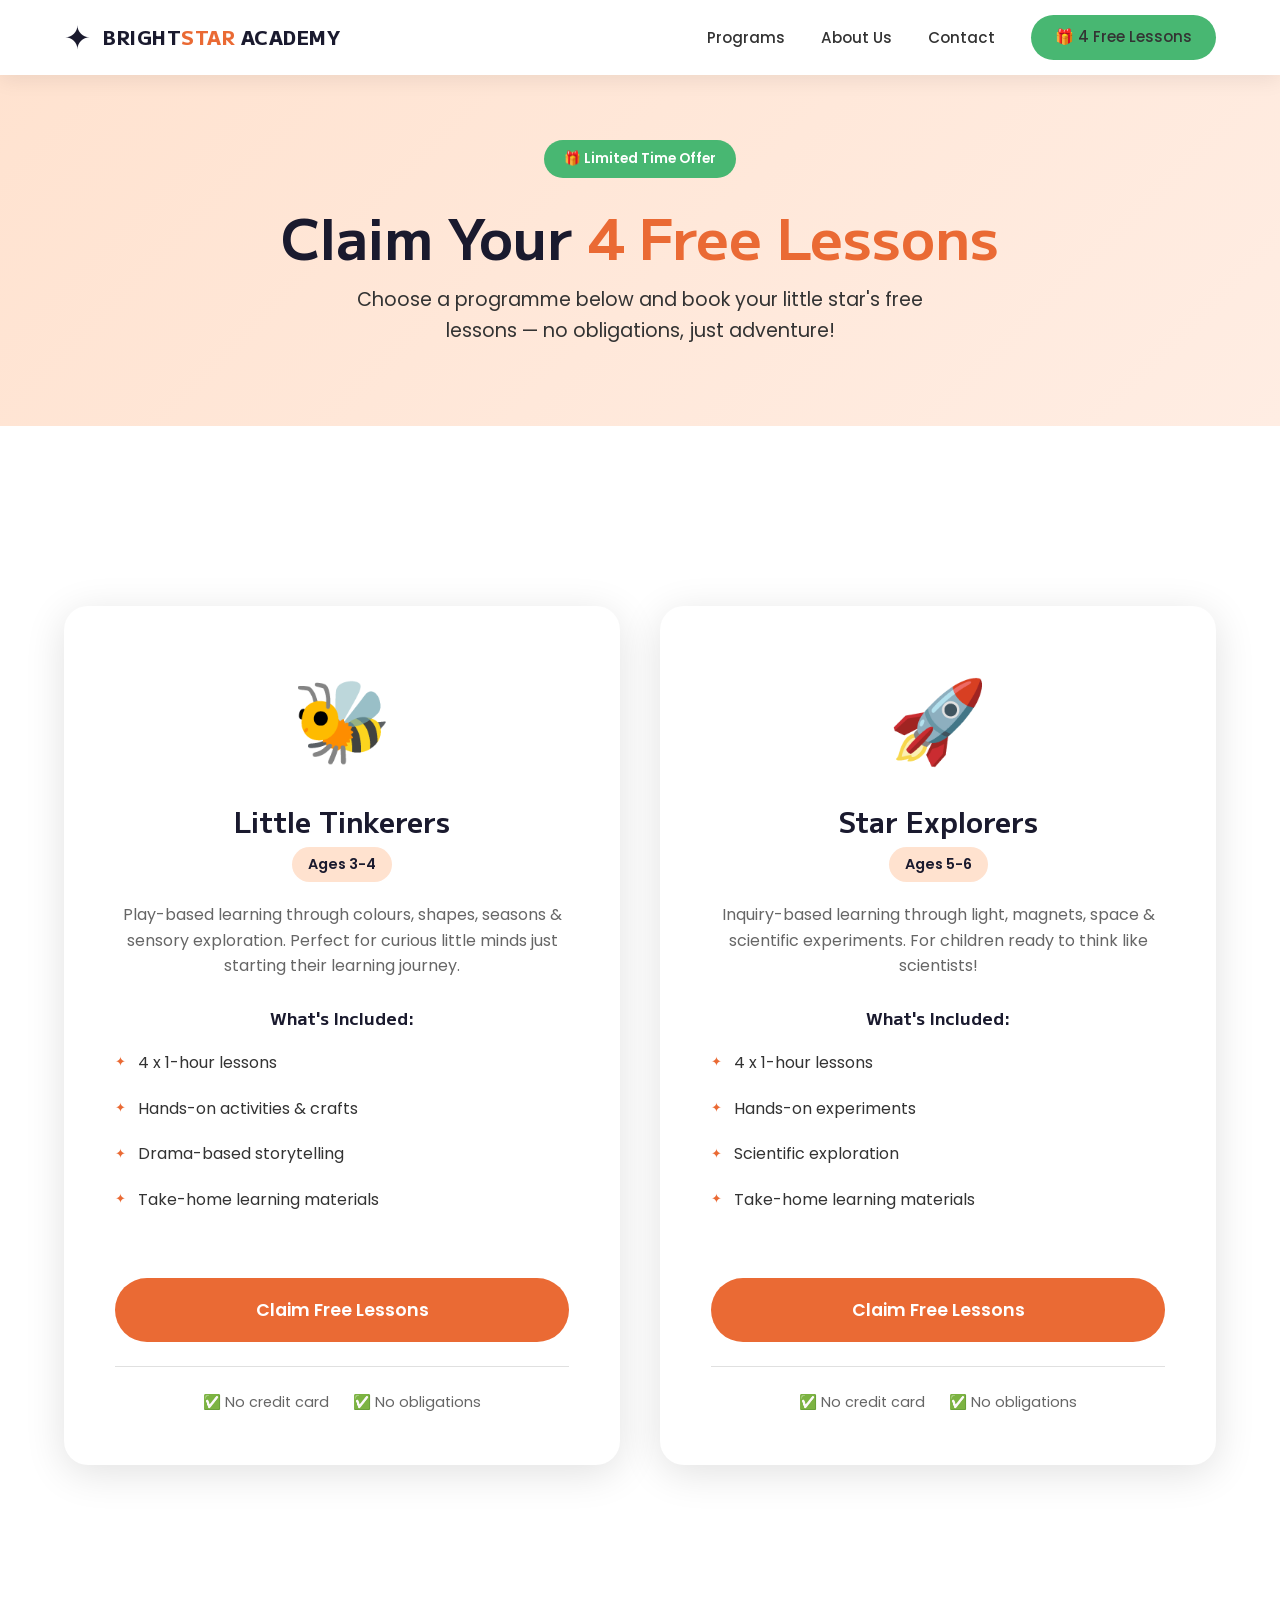
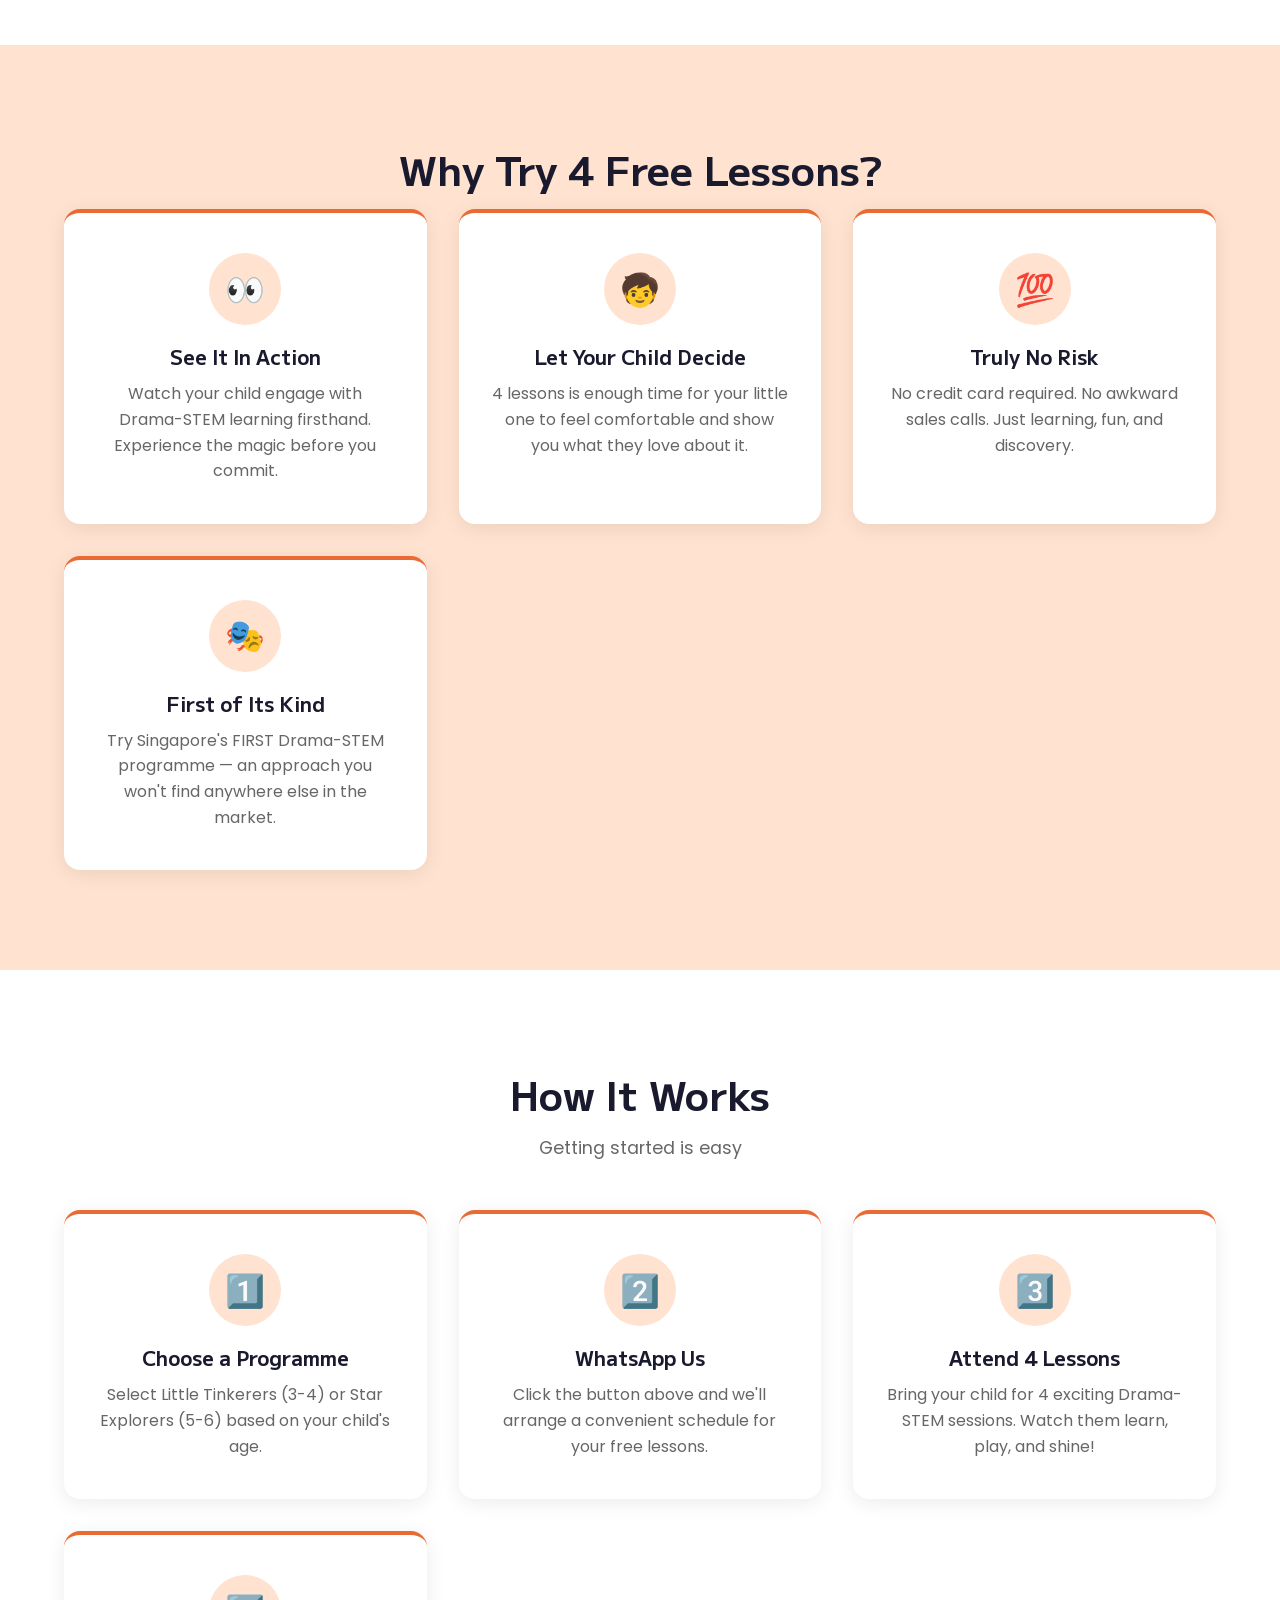
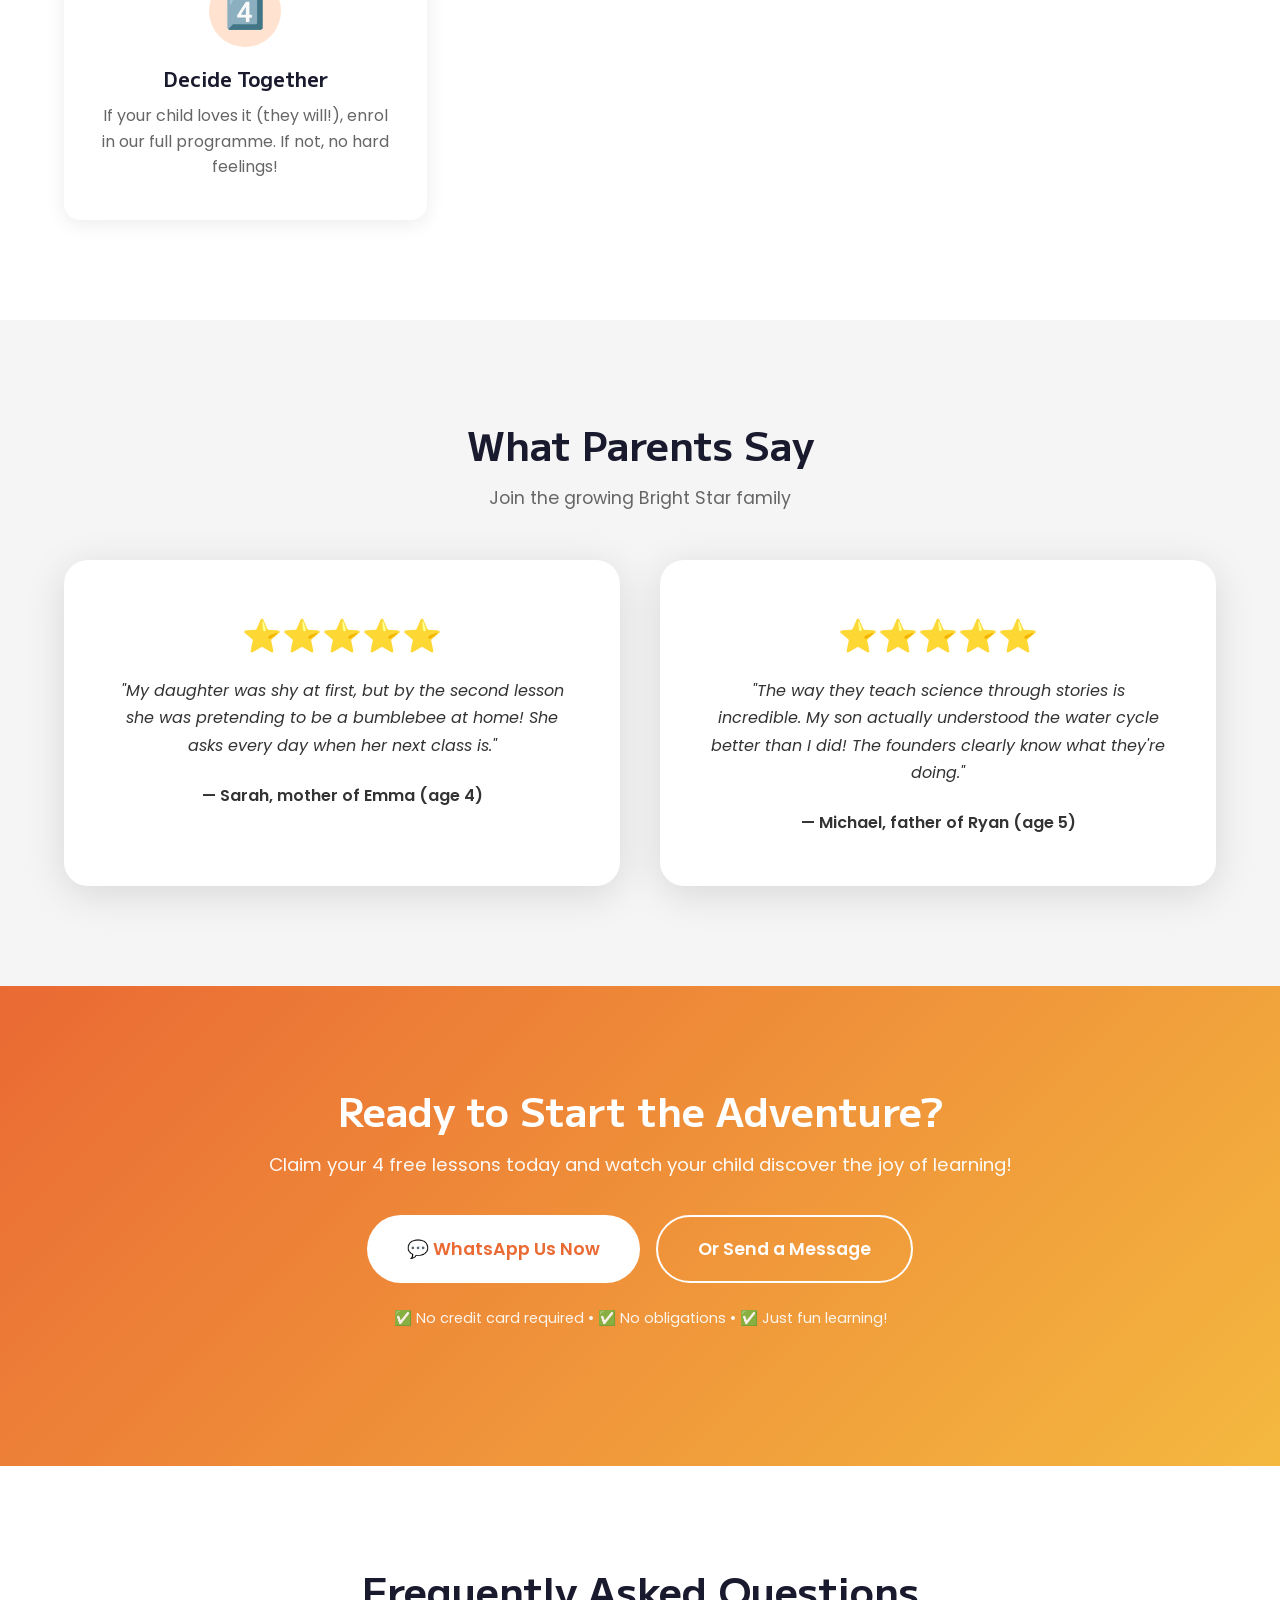
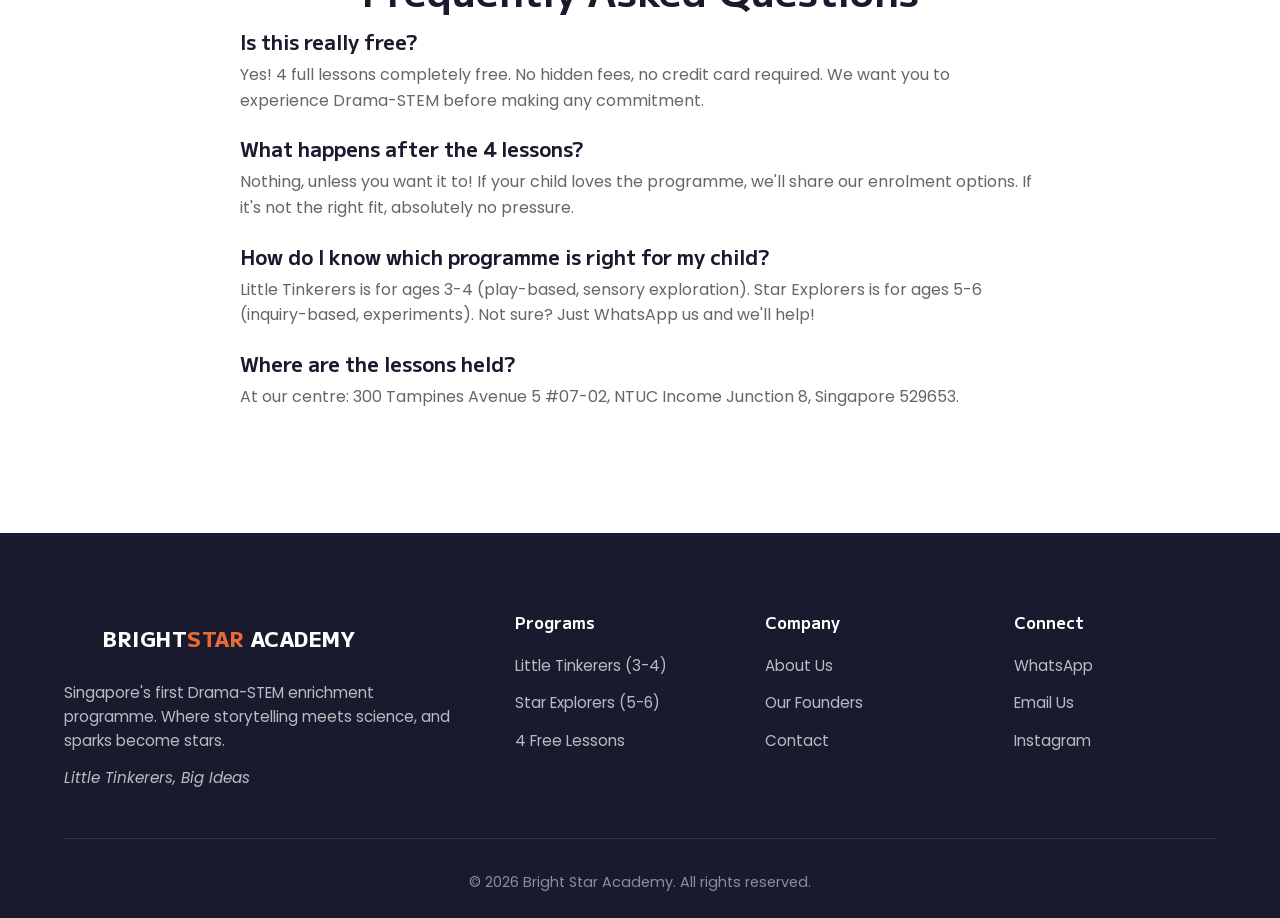
==== 4-free-lessons.html @ eaa4a17f "✨ Complete site rebuild with brand guidelines - Updated styles.css with BSA brand colors (peach prim" ====
<!DOCTYPE html>
<html lang="en">
<head>
    <meta charset="UTF-8">
    <meta name="viewport" content="width=device-width, initial-scale=1.0">
    <title>Claim 4 Free Lessons | Bright Star Academy</title>
    <meta name="description" content="Try Bright Star Academy's Drama-STEM programme with 4 free lessons. No obligations, no credit card required — just fun learning for your child!">
    <link rel="stylesheet" href="styles.css">
    <link rel="icon" type="image/svg+xml" href="data:image/svg+xml,<svg xmlns='http://www.w3.org/2000/svg' viewBox='0 0 100 100'><text y='.9em' font-size='90'>✦</text></svg>">
</head>
<body>
    <!-- Navigation -->
    <nav class="navbar">
        <div class="container nav-content">
            <a href="/" class="logo">
                <span class="logo-spark">✦</span>
                <span class="logo-text">BRIGHT<span class="highlight">STAR</span> ACADEMY</span>
            </a>
            <ul class="nav-links">
                <li><a href="programs.html">Programs</a></li>
                <li><a href="about.html">About Us</a></li>
                <li><a href="contact.html">Contact</a></li>
                <li><a href="4-free-lessons.html" class="btn btn-primary btn-small" style="background: var(--dastem-green);">🎁 4 Free Lessons</a></li>
            </ul>
            <button class="mobile-menu-btn" aria-label="Menu">☰</button>
        </div>
    </nav>

    <!-- Hero Section -->
    <section class="free-lessons-hero">
        <div class="container">
            <span class="hero-badge" style="background: var(--dastem-green);">🎁 Limited Time Offer</span>
            <h1>Claim Your <span class="highlight">4 Free Lessons</span></h1>
            <p>Choose a programme below and book your little star's free lessons — no obligations, just adventure!</p>
        </div>
    </section>

    <!-- Program Selection -->
    <section class="section section-light">
        <div class="container">
            <div class="program-select-cards">
                <!-- Little Tinkerers -->
                <div class="select-card">
                    <div class="program-icon">🐝</div>
                    <h3>Little Tinkerers</h3>
                    <span class="program-age">Ages 3-4</span>
                    <p>Play-based learning through colours, shapes, seasons & sensory exploration. Perfect for curious little minds just starting their learning journey.</p>
                    
                    <h5 style="margin-top: 20px; margin-bottom: 12px;">What's Included:</h5>
                    <ul class="program-features" style="text-align: left;">
                        <li>4 x 1-hour lessons</li>
                        <li>Hands-on activities & crafts</li>
                        <li>Drama-based storytelling</li>
                        <li>Take-home learning materials</li>
                    </ul>
                    
                    <a href="https://wa.me/6588888888?text=Hi!%20I'd%20like%20to%20claim%204%20free%20lessons%20for%20my%20child%20(ages%203-4)%20in%20the%20Little%20Tinkerers%20programme." class="btn btn-primary btn-large" style="width: 100%; margin-top: 24px;">
                        Claim Free Lessons
                    </a>
                    
                    <div class="trust-badges">
                        <span class="trust-badge">✅ No credit card</span>
                        <span class="trust-badge">✅ No obligations</span>
                    </div>
                </div>

                <!-- Star Explorers -->
                <div class="select-card">
                    <div class="program-icon">🚀</div>
                    <h3>Star Explorers</h3>
                    <span class="program-age">Ages 5-6</span>
                    <p>Inquiry-based learning through light, magnets, space & scientific experiments. For children ready to think like scientists!</p>
                    
                    <h5 style="margin-top: 20px; margin-bottom: 12px;">What's Included:</h5>
                    <ul class="program-features" style="text-align: left;">
                        <li>4 x 1-hour lessons</li>
                        <li>Hands-on experiments</li>
                        <li>Scientific exploration</li>
                        <li>Take-home learning materials</li>
                    </ul>
                    
                    <a href="https://wa.me/6588888888?text=Hi!%20I'd%20like%20to%20claim%204%20free%20lessons%20for%20my%20child%20(ages%205-6)%20in%20the%20Star%20Explorers%20programme." class="btn btn-primary btn-large" style="width: 100%; margin-top: 24px;">
                        Claim Free Lessons
                    </a>
                    
                    <div class="trust-badges">
                        <span class="trust-badge">✅ No credit card</span>
                        <span class="trust-badge">✅ No obligations</span>
                    </div>
                </div>
            </div>
        </div>
    </section>

    <!-- Why Try Section -->
    <section class="section section-peach">
        <div class="container">
            <h2 class="section-title">Why Try 4 Free Lessons?</h2>
            
            <div class="features-grid">
                <div class="feature-card">
                    <div class="feature-icon">👀</div>
                    <h4>See It In Action</h4>
                    <p>Watch your child engage with Drama-STEM learning firsthand. Experience the magic before you commit.</p>
                </div>
                <div class="feature-card">
                    <div class="feature-icon">🧒</div>
                    <h4>Let Your Child Decide</h4>
                    <p>4 lessons is enough time for your little one to feel comfortable and show you what they love about it.</p>
                </div>
                <div class="feature-card">
                    <div class="feature-icon">💯</div>
                    <h4>Truly No Risk</h4>
                    <p>No credit card required. No awkward sales calls. Just learning, fun, and discovery.</p>
                </div>
                <div class="feature-card">
                    <div class="feature-icon">🎭</div>
                    <h4>First of Its Kind</h4>
                    <p>Try Singapore's FIRST Drama-STEM programme — an approach you won't find anywhere else in the market.</p>
                </div>
            </div>
        </div>
    </section>

    <!-- How It Works -->
    <section class="section section-light">
        <div class="container">
            <h2 class="section-title">How It Works</h2>
            <p class="section-subtitle">Getting started is easy</p>
            
            <div class="features-grid">
                <div class="feature-card">
                    <div class="feature-icon">1️⃣</div>
                    <h4>Choose a Programme</h4>
                    <p>Select Little Tinkerers (3-4) or Star Explorers (5-6) based on your child's age.</p>
                </div>
                <div class="feature-card">
                    <div class="feature-icon">2️⃣</div>
                    <h4>WhatsApp Us</h4>
                    <p>Click the button above and we'll arrange a convenient schedule for your free lessons.</p>
                </div>
                <div class="feature-card">
                    <div class="feature-icon">3️⃣</div>
                    <h4>Attend 4 Lessons</h4>
                    <p>Bring your child for 4 exciting Drama-STEM sessions. Watch them learn, play, and shine!</p>
                </div>
                <div class="feature-card">
                    <div class="feature-icon">4️⃣</div>
                    <h4>Decide Together</h4>
                    <p>If your child loves it (they will!), enrol in our full programme. If not, no hard feelings!</p>
                </div>
            </div>
        </div>
    </section>

    <!-- Testimonials / Trust Section -->
    <section class="section section-gray">
        <div class="container">
            <h2 class="section-title">What Parents Say</h2>
            <p class="section-subtitle">Join the growing Bright Star family</p>
            
            <div class="program-cards">
                <div class="program-card" style="text-align: center;">
                    <div style="font-size: 2rem; margin-bottom: 16px;">⭐⭐⭐⭐⭐</div>
                    <p class="program-desc" style="font-style: italic;">"My daughter was shy at first, but by the second lesson she was pretending to be a bumblebee at home! She asks every day when her next class is."</p>
                    <p style="font-weight: 600; margin-top: 16px;">— Sarah, mother of Emma (age 4)</p>
                </div>
                
                <div class="program-card" style="text-align: center;">
                    <div style="font-size: 2rem; margin-bottom: 16px;">⭐⭐⭐⭐⭐</div>
                    <p class="program-desc" style="font-style: italic;">"The way they teach science through stories is incredible. My son actually understood the water cycle better than I did! The founders clearly know what they're doing."</p>
                    <p style="font-weight: 600; margin-top: 16px;">— Michael, father of Ryan (age 5)</p>
                </div>
            </div>
        </div>
    </section>

    <!-- Final CTA -->
    <section class="cta">
        <div class="container">
            <h2>Ready to Start the Adventure?</h2>
            <p>Claim your 4 free lessons today and watch your child discover the joy of learning!</p>
            <div style="display: flex; gap: 16px; justify-content: center; flex-wrap: wrap;">
                <a href="https://wa.me/6588888888?text=Hi!%20I'd%20like%20to%20claim%204%20free%20lessons%20for%20my%20child." class="btn btn-primary btn-large">💬 WhatsApp Us Now</a>
                <a href="contact.html" class="btn btn-secondary btn-large" style="background: transparent; color: white; border-color: white;">Or Send a Message</a>
            </div>
            <p style="margin-top: 24px; opacity: 0.9; font-size: 0.9rem;">✅ No credit card required • ✅ No obligations • ✅ Just fun learning!</p>
        </div>
    </section>

    <!-- FAQ Section -->
    <section class="section section-light">
        <div class="container">
            <h2 class="section-title">Frequently Asked Questions</h2>
            
            <div style="max-width: 800px; margin: 0 auto;">
                <div style="margin-bottom: 24px;">
                    <h4>Is this really free?</h4>
                    <p style="color: var(--text-light); margin-top: 8px;">Yes! 4 full lessons completely free. No hidden fees, no credit card required. We want you to experience Drama-STEM before making any commitment.</p>
                </div>
                
                <div style="margin-bottom: 24px;">
                    <h4>What happens after the 4 lessons?</h4>
                    <p style="color: var(--text-light); margin-top: 8px;">Nothing, unless you want it to! If your child loves the programme, we'll share our enrolment options. If it's not the right fit, absolutely no pressure.</p>
                </div>
                
                <div style="margin-bottom: 24px;">
                    <h4>How do I know which programme is right for my child?</h4>
                    <p style="color: var(--text-light); margin-top: 8px;">Little Tinkerers is for ages 3-4 (play-based, sensory exploration). Star Explorers is for ages 5-6 (inquiry-based, experiments). Not sure? Just WhatsApp us and we'll help!</p>
                </div>
                
                <div style="margin-bottom: 24px;">
                    <h4>Where are the lessons held?</h4>
                    <p style="color: var(--text-light); margin-top: 8px;">At our centre: 300 Tampines Avenue 5 #07-02, NTUC Income Junction 8, Singapore 529653.</p>
                </div>
            </div>
        </div>
    </section>

    <!-- Footer -->
    <footer class="footer">
        <div class="container">
            <div class="footer-grid">
                <div class="footer-brand">
                    <div class="logo">
                        <span class="logo-spark">✦</span>
                        <span class="logo-text">BRIGHT<span class="highlight">STAR</span> ACADEMY</span>
                    </div>
                    <p>Singapore's first Drama-STEM enrichment programme. Where storytelling meets science, and sparks become stars.</p>
                    <p style="margin-top: 12px;"><em>Little Tinkerers, Big Ideas</em></p>
                </div>
                <div class="footer-column">
                    <h5>Programs</h5>
                    <ul class="footer-links">
                        <li><a href="little-tinkerers.html">Little Tinkerers (3-4)</a></li>
                        <li><a href="star-explorers.html">Star Explorers (5-6)</a></li>
                        <li><a href="4-free-lessons.html">4 Free Lessons</a></li>
                    </ul>
                </div>
                <div class="footer-column">
                    <h5>Company</h5>
                    <ul class="footer-links">
                        <li><a href="about.html">About Us</a></li>
                        <li><a href="about.html#founders">Our Founders</a></li>
                        <li><a href="contact.html">Contact</a></li>
                    </ul>
                </div>
                <div class="footer-column">
                    <h5>Connect</h5>
                    <ul class="footer-links">
                        <li><a href="https://wa.me/6588888888">WhatsApp</a></li>
                        <li><a href="mailto:hello@brightstaracademy.com">Email Us</a></li>
                        <li><a href="https://instagram.com/brightstaracademy">Instagram</a></li>
                    </ul>
                </div>
            </div>
            <div class="footer-bottom">
                <p>&copy; 2026 Bright Star Academy. All rights reserved.</p>
            </div>
        </div>
    </footer>

    <script>
        document.querySelector('.mobile-menu-btn').addEventListener('click', function() {
            document.querySelector('.nav-links').classList.toggle('active');
        });
    </script>
</body>
</html>
---- styles.css ----
/* ===== Bright Star Academy Brand Styles ===== */
/* Brand Guidelines 2024 */

@import url('https://fonts.googleapis.com/css2?family=M+PLUS+1:wght@400;500;600;700;800&family=Poppins:wght@400;500;600;700&display=swap');

/* ===== CSS Variables - Brand Colors ===== */
:root {
    /* Primary */
    --primary: #FFE2CF;
    --primary-light: #FFEDE3;
    --primary-dark: #FFD6C0;
    
    /* DA:STEM Colors */
    --dastem-blue: #77A0F2;
    --dastem-yellow: #F4B83F;
    --dastem-green: #48B772;
    --dastem-purple: #DCA9F4;
    --dastem-pink: #F3D1DE;
    --dastem-orange: #EA6A34;
    
    /* DA:STEM Darker Set */
    --dastem-blue-dark: #6592E4;
    --dastem-yellow-dark: #EBA736;
    --dastem-green-dark: #39AB63;
    --dastem-purple-dark: #D2A0EE;
    --dastem-pink-dark: #E5BACC;
    --dastem-orange-dark: #D85123;
    
    /* DA:STEM Pastel Set */
    --dastem-blue-pastel: #BCD5FF;
    --dastem-yellow-pastel: #FDCD80;
    --dastem-green-pastel: #7FD498;
    --dastem-purple-pastel: #E0BCF4;
    --dastem-pink-pastel: #F6E2EA;
    --dastem-orange-pastel: #FFBBA7;
    
    /* Neutrals */
    --dark: #1A1A2E;
    --light: #FFFFFF;
    --gray: #F5F5F5;
    --text: #333333;
    --text-light: #666666;
    
    /* Effects */
    --shadow: 0 4px 20px rgba(0, 0, 0, 0.08);
    --shadow-lg: 0 8px 40px rgba(0, 0, 0, 0.12);
    --radius: 16px;
    --radius-sm: 8px;
    --radius-lg: 24px;
}

/* ===== Reset & Base ===== */
* {
    margin: 0;
    padding: 0;
    box-sizing: border-box;
}

html {
    scroll-behavior: smooth;
}

body {
    font-family: 'Poppins', sans-serif;
    color: var(--text);
    line-height: 1.6;
    background: var(--light);
}

.container {
    max-width: 1200px;
    margin: 0 auto;
    padding: 0 24px;
}

img {
    max-width: 100%;
    height: auto;
}

/* ===== Typography ===== */
h1, h2, h3, h4, h5, h6 {
    font-family: 'M PLUS 1', sans-serif;
    font-weight: 700;
    line-height: 1.2;
    color: var(--dark);
}

h1 { font-size: 3.5rem; }
h2 { font-size: 2.5rem; }
h3 { font-size: 1.75rem; }
h4 { font-size: 1.25rem; }
h5 { font-size: 1.1rem; }

p {
    font-family: 'Poppins', sans-serif;
    font-weight: 400;
}

.highlight {
    color: var(--dastem-orange);
}

.highlight-blue { color: var(--dastem-blue); }
.highlight-yellow { color: var(--dastem-yellow); }
.highlight-green { color: var(--dastem-green); }
.highlight-purple { color: var(--dastem-purple); }
.highlight-pink { color: var(--dastem-pink); }
.highlight-orange { color: var(--dastem-orange); }

.section-title {
    text-align: center;
    margin-bottom: 16px;
}

.section-subtitle {
    text-align: center;
    color: var(--text-light);
    margin-bottom: 48px;
    font-size: 1.1rem;
    max-width: 600px;
    margin-left: auto;
    margin-right: auto;
}

/* ===== Buttons ===== */
.btn {
    display: inline-flex;
    align-items: center;
    justify-content: center;
    gap: 8px;
    padding: 14px 32px;
    border-radius: 50px;
    font-family: 'Poppins', sans-serif;
    font-weight: 600;
    text-decoration: none;
    transition: all 0.3s ease;
    cursor: pointer;
    border: none;
    font-size: 1rem;
}

.btn-primary {
    background: var(--dastem-orange);
    color: var(--light);
}

.btn-primary:hover {
    background: var(--dastem-orange-dark);
    transform: translateY(-2px);
    box-shadow: var(--shadow);
}

.btn-secondary {
    background: transparent;
    color: var(--dastem-orange);
    border: 2px solid var(--dastem-orange);
}

.btn-secondary:hover {
    background: var(--dastem-orange);
    color: var(--light);
}

.btn-outline {
    background: transparent;
    color: var(--dark);
    border: 2px solid var(--dark);
}

.btn-outline:hover {
    background: var(--dark);
    color: var(--light);
}

.btn-large {
    padding: 18px 40px;
    font-size: 1.1rem;
}

.btn-small {
    padding: 10px 20px;
    font-size: 0.9rem;
}

.btn-whatsapp {
    background: #25D366;
    color: var(--light);
}

.btn-whatsapp:hover {
    background: #128C7E;
}

/* ===== Navigation ===== */
.navbar {
    position: fixed;
    top: 0;
    left: 0;
    right: 0;
    background: var(--light);
    box-shadow: var(--shadow);
    z-index: 1000;
    padding: 12px 0;
}

.nav-content {
    display: flex;
    align-items: center;
    justify-content: space-between;
}

.logo {
    display: flex;
    align-items: center;
    gap: 12px;
    text-decoration: none;
    color: var(--dark);
}

.logo-icon {
    width: 48px;
    height: 48px;
}

.logo-icon svg {
    width: 100%;
    height: 100%;
}

.logo-spark {
    font-size: 2rem;
    display: flex;
    align-items: center;
}

.logo-text {
    font-family: 'M PLUS 1', sans-serif;
    font-weight: 800;
    font-size: 1.2rem;
    letter-spacing: 0.5px;
}

.nav-links {
    display: flex;
    align-items: center;
    gap: 36px;
    list-style: none;
}

.nav-links a {
    text-decoration: none;
    color: var(--text);
    font-weight: 500;
    transition: color 0.3s ease;
    font-size: 0.95rem;
}

.nav-links a:hover {
    color: var(--dastem-orange);
}

.nav-links .btn {
    padding: 10px 24px;
}

.mobile-menu-btn {
    display: none;
    background: none;
    border: none;
    font-size: 1.5rem;
    cursor: pointer;
    color: var(--dark);
}

/* ===== Hero Section ===== */
.hero {
    background: var(--primary);
    padding: 140px 0 100px;
    min-height: 90vh;
    display: flex;
    align-items: center;
    position: relative;
    overflow: hidden;
}

.hero::before {
    content: '';
    position: absolute;
    top: -50%;
    right: -20%;
    width: 60%;
    height: 150%;
    background: linear-gradient(135deg, var(--primary-light) 0%, transparent 50%);
    border-radius: 50%;
    z-index: 0;
}

.hero-content {
    position: relative;
    z-index: 1;
    max-width: 700px;
}

.hero h1 {
    margin-bottom: 24px;
    color: var(--dark);
}

.hero-subtitle {
    font-size: 1.2rem;
    color: var(--text);
    margin-bottom: 40px;
    line-height: 1.8;
}

.hero-buttons {
    display: flex;
    gap: 16px;
    flex-wrap: wrap;
}

.hero-badge {
    display: inline-block;
    background: var(--dastem-orange);
    color: var(--light);
    padding: 8px 20px;
    border-radius: 50px;
    font-size: 0.85rem;
    font-weight: 600;
    margin-bottom: 24px;
}

/* ===== Sections ===== */
.section {
    padding: 100px 0;
}

.section-light {
    background: var(--light);
}

.section-gray {
    background: var(--gray);
}

.section-peach {
    background: var(--primary);
}

.section-gradient {
    background: linear-gradient(135deg, var(--primary) 0%, var(--primary-light) 100%);
}

/* ===== Programs Section ===== */
.programs {
    padding: 100px 0;
    background: var(--light);
}

.program-cards {
    display: grid;
    grid-template-columns: repeat(auto-fit, minmax(380px, 1fr));
    gap: 40px;
}

.program-card {
    background: var(--light);
    border-radius: var(--radius-lg);
    padding: 48px;
    box-shadow: var(--shadow-lg);
    transition: all 0.3s ease;
    border: 2px solid transparent;
    position: relative;
    overflow: hidden;
}

.program-card::before {
    content: '';
    position: absolute;
    top: 0;
    left: 0;
    right: 0;
    height: 6px;
}

.program-card.tinkerers::before {
    background: linear-gradient(90deg, var(--dastem-yellow), var(--dastem-orange));
}

.program-card.explorers::before {
    background: linear-gradient(90deg, var(--dastem-blue), var(--dastem-purple));
}

.program-card:hover {
    transform: translateY(-8px);
    border-color: var(--primary);
}

.program-icon {
    font-size: 4rem;
    margin-bottom: 20px;
}

.program-card h3 {
    margin-bottom: 8px;
}

.program-age {
    display: inline-block;
    background: var(--primary);
    color: var(--dark);
    padding: 6px 16px;
    border-radius: 50px;
    font-weight: 600;
    font-size: 0.9rem;
    margin-bottom: 20px;
}

.program-tagline {
    color: var(--text-light);
    font-style: italic;
    margin-bottom: 16px;
}

.program-desc {
    color: var(--text);
    margin-bottom: 24px;
    line-height: 1.7;
}

.program-features {
    list-style: none;
    margin-bottom: 32px;
}

.program-features li {
    padding: 10px 0;
    color: var(--text);
    display: flex;
    align-items: center;
    gap: 12px;
}

.program-features li::before {
    content: '✦';
    color: var(--dastem-orange);
    font-size: 0.8rem;
}

/* ===== About / Founders Section ===== */
.founders {
    padding: 100px 0;
    background: var(--gray);
}

.founder-grid {
    display: grid;
    grid-template-columns: repeat(auto-fit, minmax(350px, 1fr));
    gap: 48px;
}

.founder-card {
    background: var(--light);
    border-radius: var(--radius-lg);
    padding: 40px;
    text-align: center;
    box-shadow: var(--shadow);
}

.founder-image {
    width: 160px;
    height: 160px;
    border-radius: 50%;
    background: var(--primary);
    margin: 0 auto 24px;
    display: flex;
    align-items: center;
    justify-content: center;
    font-size: 4rem;
    overflow: hidden;
}

.founder-image img {
    width: 100%;
    height: 100%;
    object-fit: cover;
}

.founder-card h4 {
    margin-bottom: 8px;
}

.founder-title {
    color: var(--dastem-orange);
    font-weight: 600;
    margin-bottom: 16px;
}

.founder-credentials {
    font-size: 0.9rem;
    color: var(--text-light);
    margin-bottom: 16px;
    line-height: 1.6;
}

.founder-bio {
    color: var(--text);
    line-height: 1.7;
}

/* ===== Core Values ===== */
.values-grid {
    display: grid;
    grid-template-columns: repeat(auto-fit, minmax(200px, 1fr));
    gap: 24px;
}

.value-card {
    background: var(--light);
    padding: 32px 24px;
    border-radius: var(--radius);
    text-align: center;
    box-shadow: var(--shadow);
    transition: transform 0.3s ease;
}

.value-card:hover {
    transform: translateY(-4px);
}

.value-icon {
    font-size: 2.5rem;
    margin-bottom: 16px;
}

.value-card h5 {
    margin-bottom: 8px;
    color: var(--dark);
}

.value-card p {
    color: var(--text-light);
    font-size: 0.9rem;
}

/* ===== Why Us / Features ===== */
.features-grid {
    display: grid;
    grid-template-columns: repeat(auto-fit, minmax(280px, 1fr));
    gap: 32px;
}

.feature-card {
    background: var(--light);
    padding: 40px 32px;
    border-radius: var(--radius);
    text-align: center;
    box-shadow: var(--shadow);
    border-top: 4px solid var(--dastem-orange);
}

.feature-icon {
    width: 72px;
    height: 72px;
    background: var(--primary);
    border-radius: 50%;
    display: flex;
    align-items: center;
    justify-content: center;
    margin: 0 auto 20px;
    font-size: 2rem;
}

.feature-card h4 {
    margin-bottom: 12px;
}

.feature-card p {
    color: var(--text-light);
    line-height: 1.6;
}

/* ===== Modules Grid ===== */
.modules-grid {
    display: grid;
    grid-template-columns: repeat(auto-fit, minmax(300px, 1fr));
    gap: 24px;
}

.module-card {
    background: var(--light);
    border-radius: var(--radius);
    padding: 28px;
    box-shadow: var(--shadow);
    display: flex;
    gap: 20px;
    align-items: flex-start;
    transition: transform 0.3s ease;
}

.module-card:hover {
    transform: translateY(-4px);
}

.module-number {
    width: 48px;
    height: 48px;
    background: var(--dastem-orange);
    color: var(--light);
    border-radius: 50%;
    display: flex;
    align-items: center;
    justify-content: center;
    font-weight: 700;
    font-size: 1.2rem;
    flex-shrink: 0;
}

.module-content h5 {
    margin-bottom: 8px;
    color: var(--dark);
}

.module-content p {
    color: var(--text-light);
    font-size: 0.9rem;
    line-height: 1.5;
}

/* ===== CTA Section ===== */
.cta {
    padding: 100px 0;
    background: linear-gradient(135deg, var(--dastem-orange) 0%, var(--dastem-yellow) 100%);
    text-align: center;
}

.cta h2 {
    color: var(--light);
    margin-bottom: 16px;
}

.cta p {
    color: var(--light);
    opacity: 0.95;
    margin-bottom: 36px;
    font-size: 1.15rem;
}

.cta .btn-primary {
    background: var(--light);
    color: var(--dastem-orange);
}

.cta .btn-primary:hover {
    background: var(--dark);
    color: var(--light);
}

/* ===== Contact Section ===== */
.contact {
    padding: 100px 0;
    background: var(--light);
}

.contact-grid {
    display: grid;
    grid-template-columns: 1fr 1.2fr;
    gap: 64px;
    align-items: start;
}

.contact-info h3 {
    margin-bottom: 24px;
}

.contact-item {
    display: flex;
    gap: 16px;
    margin-bottom: 28px;
    align-items: flex-start;
}

.contact-icon {
    width: 48px;
    height: 48px;
    background: var(--primary);
    border-radius: 50%;
    display: flex;
    align-items: center;
    justify-content: center;
    font-size: 1.3rem;
    flex-shrink: 0;
}

.contact-text strong {
    display: block;
    color: var(--dark);
    margin-bottom: 4px;
}

.contact-text p,
.contact-text a {
    color: var(--text-light);
    text-decoration: none;
    line-height: 1.5;
}

.contact-text a:hover {
    color: var(--dastem-orange);
}

.whatsapp-link {
    display: inline-flex;
    align-items: center;
    gap: 8px;
    background: #25D366;
    color: var(--light) !important;
    padding: 8px 16px;
    border-radius: 50px;
    font-size: 0.9rem;
    margin-top: 8px;
    transition: background 0.3s ease;
}

.whatsapp-link:hover {
    background: #128C7E;
    color: var(--light) !important;
}

.contact-form {
    background: var(--gray);
    padding: 40px;
    border-radius: var(--radius-lg);
}

.contact-form h3 {
    margin-bottom: 24px;
}

.form-group {
    margin-bottom: 20px;
}

.form-group label {
    display: block;
    margin-bottom: 8px;
    font-weight: 500;
    color: var(--dark);
}

.contact-form input,
.contact-form select,
.contact-form textarea {
    width: 100%;
    padding: 14px 18px;
    border: 2px solid #E0E0E0;
    border-radius: var(--radius-sm);
    font-family: 'Poppins', sans-serif;
    font-size: 1rem;
    transition: border-color 0.3s ease;
    background: var(--light);
}

.contact-form input:focus,
.contact-form select:focus,
.contact-form textarea:focus {
    outline: none;
    border-color: var(--dastem-orange);
}

/* ===== Free Lessons Page ===== */
.free-lessons-hero {
    background: linear-gradient(135deg, var(--primary) 0%, var(--primary-light) 100%);
    padding: 140px 0 80px;
    text-align: center;
}

.free-lessons-hero h1 {
    margin-bottom: 16px;
}

.free-lessons-hero p {
    font-size: 1.2rem;
    color: var(--text);
    max-width: 600px;
    margin: 0 auto;
}

.program-select-cards {
    display: grid;
    grid-template-columns: repeat(auto-fit, minmax(350px, 1fr));
    gap: 40px;
    padding: 80px 0;
}

.select-card {
    background: var(--light);
    border-radius: var(--radius-lg);
    padding: 48px;
    text-align: center;
    box-shadow: var(--shadow-lg);
    border: 3px solid transparent;
    transition: all 0.3s ease;
}

.select-card:hover {
    border-color: var(--dastem-orange);
    transform: translateY(-8px);
}

.select-card .program-icon {
    font-size: 5rem;
}

.select-card h3 {
    margin-bottom: 8px;
}

.select-card .program-age {
    margin-bottom: 20px;
}

.select-card p {
    color: var(--text-light);
    margin-bottom: 28px;
}

.trust-badges {
    display: flex;
    justify-content: center;
    gap: 24px;
    flex-wrap: wrap;
    margin-top: 24px;
    padding-top: 24px;
    border-top: 1px solid #E0E0E0;
}

.trust-badge {
    display: flex;
    align-items: center;
    gap: 8px;
    color: var(--text-light);
    font-size: 0.9rem;
}

/* ===== Footer ===== */
.footer {
    background: var(--dark);
    color: var(--light);
    padding: 80px 0 24px;
}

.footer-grid {
    display: grid;
    grid-template-columns: 2fr 1fr 1fr 1fr;
    gap: 48px;
    margin-bottom: 48px;
}

.footer-brand .logo-text {
    color: var(--light);
    font-size: 1.3rem;
}

.footer-brand p {
    color: rgba(255, 255, 255, 0.7);
    margin-top: 16px;
    font-size: 0.95rem;
    line-height: 1.6;
}

.footer-column h5 {
    color: var(--light);
    margin-bottom: 20px;
    font-size: 1rem;
}

.footer-links {
    list-style: none;
}

.footer-links li {
    margin-bottom: 12px;
}

.footer-links a {
    color: rgba(255, 255, 255, 0.7);
    text-decoration: none;
    transition: color 0.3s ease;
    font-size: 0.95rem;
}

.footer-links a:hover {
    color: var(--light);
}

.footer-bottom {
    text-align: center;
    padding-top: 32px;
    border-top: 1px solid rgba(255, 255, 255, 0.1);
    color: rgba(255, 255, 255, 0.5);
    font-size: 0.9rem;
}

/* ===== Page Headers ===== */
.page-header {
    background: var(--primary);
    padding: 140px 0 60px;
    text-align: center;
}

.page-header h1 {
    margin-bottom: 16px;
}

.page-header p {
    font-size: 1.1rem;
    color: var(--text);
    max-width: 600px;
    margin: 0 auto;
}

/* ===== About Page Specific ===== */
.about-intro {
    padding: 80px 0;
    background: var(--light);
}

.about-intro-grid {
    display: grid;
    grid-template-columns: 1fr 1fr;
    gap: 64px;
    align-items: center;
}

.about-intro-content h2 {
    margin-bottom: 24px;
}

.about-intro-content p {
    color: var(--text);
    line-height: 1.8;
    margin-bottom: 16px;
}

.about-image {
    border-radius: var(--radius-lg);
    overflow: hidden;
    background: var(--primary);
    aspect-ratio: 4/3;
    display: flex;
    align-items: center;
    justify-content: center;
    font-size: 6rem;
}

/* ===== Drama-STEM Section ===== */
.drama-stem {
    padding: 100px 0;
    background: var(--gray);
}

.drama-stem-content {
    max-width: 800px;
    margin: 0 auto;
    text-align: center;
}

.drama-stem h2 {
    margin-bottom: 24px;
}

.drama-stem p {
    color: var(--text);
    line-height: 1.8;
    margin-bottom: 16px;
}

.dastem-icons {
    display: flex;
    justify-content: center;
    gap: 32px;
    margin-top: 48px;
    flex-wrap: wrap;
}

.dastem-icon {
    text-align: center;
}

.dastem-icon-circle {
    width: 72px;
    height: 72px;
    border-radius: 50%;
    display: flex;
    align-items: center;
    justify-content: center;
    font-size: 1.8rem;
    margin-bottom: 12px;
}

.dastem-icon-circle.drama { background: var(--dastem-pink); }
.dastem-icon-circle.arts { background: var(--dastem-purple); }
.dastem-icon-circle.science { background: var(--dastem-blue); }
.dastem-icon-circle.tech { background: var(--dastem-green); }
.dastem-icon-circle.engineering { background: var(--dastem-yellow); }
.dastem-icon-circle.math { background: var(--dastem-orange); }

.dastem-icon span {
    font-size: 0.85rem;
    font-weight: 600;
    color: var(--dark);
}

/* ===== Mobile Responsiveness ===== */
@media (max-width: 992px) {
    .footer-grid {
        grid-template-columns: 1fr 1fr;
    }
    
    .about-intro-grid {
        grid-template-columns: 1fr;
    }
    
    .contact-grid {
        grid-template-columns: 1fr;
    }
}

@media (max-width: 768px) {
    h1 { font-size: 2.5rem; }
    h2 { font-size: 2rem; }
    h3 { font-size: 1.5rem; }
    
    .nav-links {
        display: none;
        position: absolute;
        top: 100%;
        left: 0;
        right: 0;
        background: var(--light);
        flex-direction: column;
        padding: 24px;
        box-shadow: var(--shadow);
        gap: 20px;
    }
    
    .nav-links.active {
        display: flex;
    }
    
    .mobile-menu-btn {
        display: block;
    }
    
    .hero {
        padding: 120px 0 60px;
        text-align: center;
    }
    
    .hero-content {
        max-width: 100%;
    }
    
    .hero-buttons {
        justify-content: center;
    }
    
    .program-cards {
        grid-template-columns: 1fr;
    }
    
    .footer-grid {
        grid-template-columns: 1fr;
        text-align: center;
    }
    
    .section {
        padding: 60px 0;
    }
    
    .modules-grid {
        grid-template-columns: 1fr;
    }
    
    .founder-grid {
        grid-template-columns: 1fr;
    }
}

@media (max-width: 480px) {
    h1 { font-size: 2rem; }
    
    .container {
        padding: 0 16px;
    }
    
    .btn-large {
        padding: 14px 28px;
        font-size: 1rem;
        width: 100%;
        text-align: center;
    }
    
    .hero-buttons {
        flex-direction: column;
        width: 100%;
    }
    
    .program-card {
        padding: 32px 24px;
    }
    
    .trust-badges {
        flex-direction: column;
        align-items: center;
    }
}

/* ===== Utility Classes ===== */
.text-center { text-align: center; }
.text-left { text-align: left; }
.text-right { text-align: right; }

.mt-1 { margin-top: 8px; }
.mt-2 { margin-top: 16px; }
.mt-3 { margin-top: 24px; }
.mt-4 { margin-top: 32px; }
.mt-5 { margin-top: 48px; }

.mb-1 { margin-bottom: 8px; }
.mb-2 { margin-bottom: 16px; }
.mb-3 { margin-bottom: 24px; }
.mb-4 { margin-bottom: 32px; }
.mb-5 { margin-bottom: 48px; }

.py-1 { padding-top: 8px; padding-bottom: 8px; }
.py-2 { padding-top: 16px; padding-bottom: 16px; }
.py-3 { padding-top: 24px; padding-bottom: 24px; }
.py-4 { padding-top: 32px; padding-bottom: 32px; }
.py-5 { padding-top: 48px; padding-bottom: 48px; }
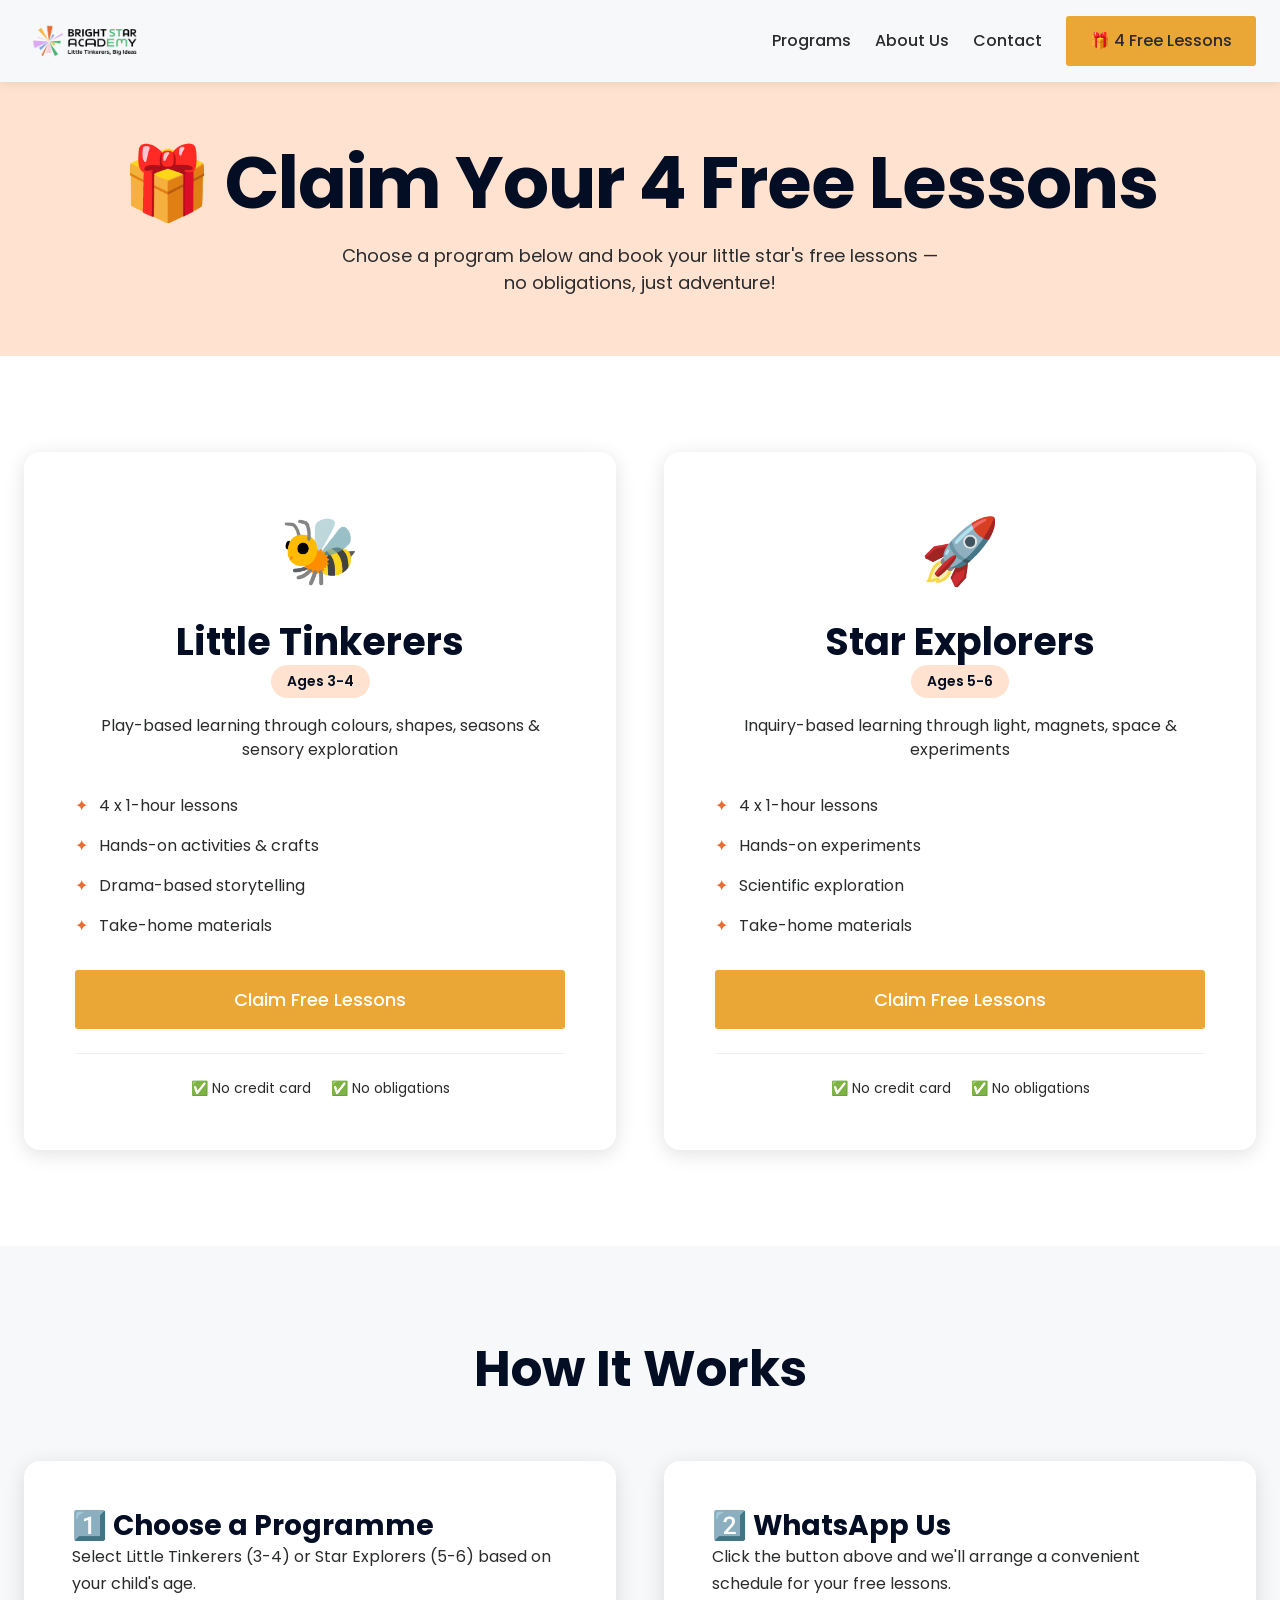
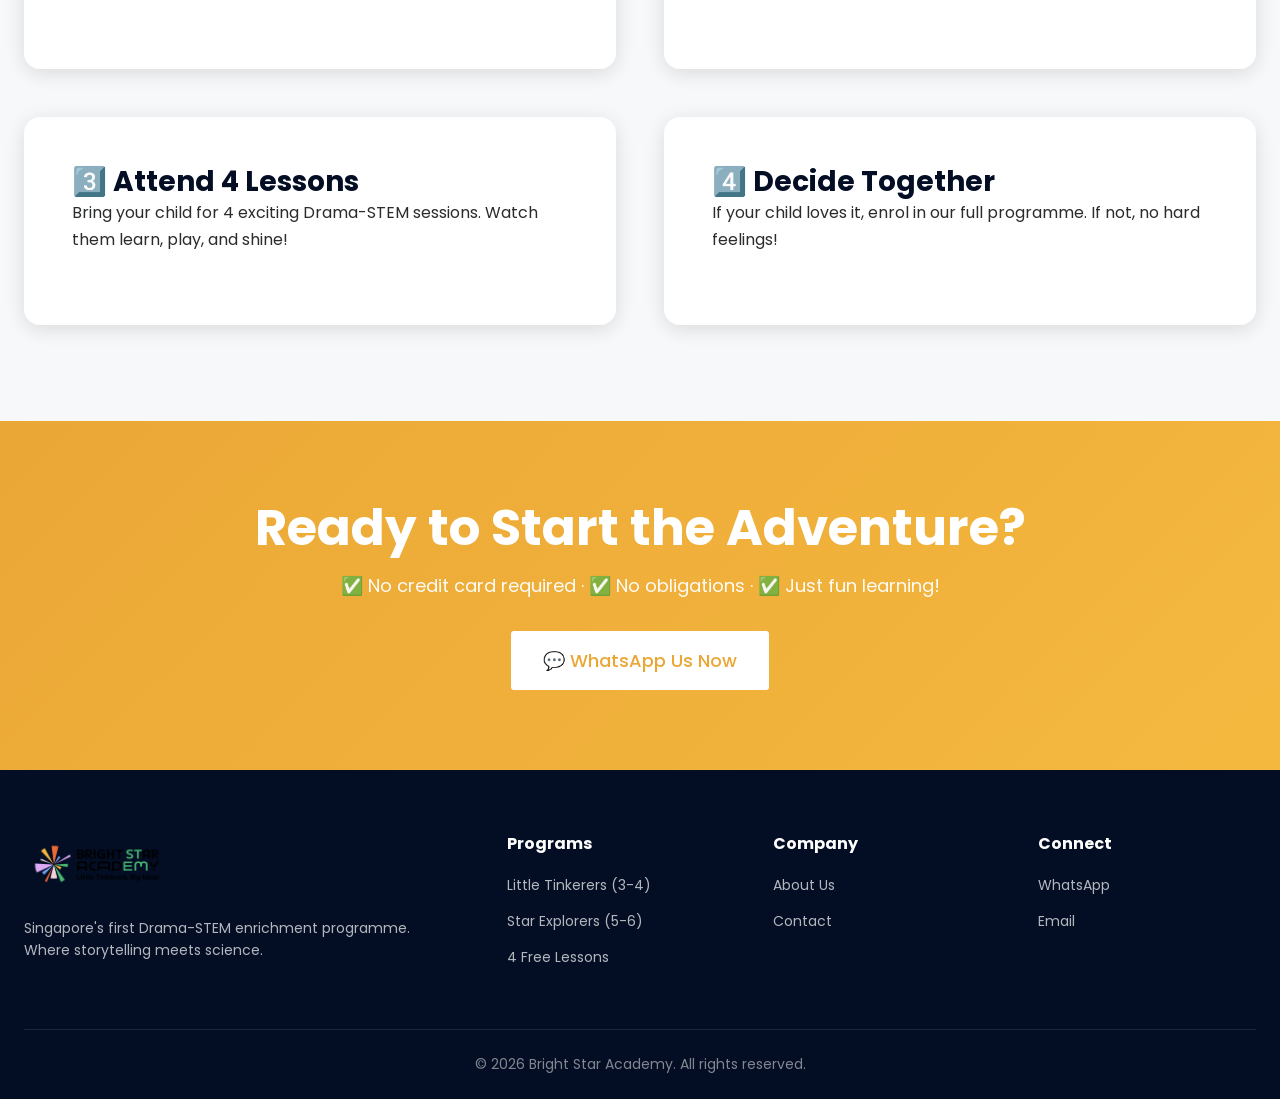
==== commit f9cf8572: "🔧 Fix site rebuild - faithful to original - Use actual BSA logo from original site - Use correct pho" ====
--- a/4-free-lessons.html
+++ b/4-free-lessons.html
@@ -4,85 +4,72 @@
     <meta charset="UTF-8">
     <meta name="viewport" content="width=device-width, initial-scale=1.0">
     <title>Claim 4 Free Lessons | Bright Star Academy</title>
-    <meta name="description" content="Try Bright Star Academy's Drama-STEM programme with 4 free lessons. No obligations, no credit card required — just fun learning for your child!">
+    <meta name="description" content="Try Bright Star Academy's Drama-STEM programme with 4 free lessons. No obligations, no credit card required.">
     <link rel="stylesheet" href="styles.css">
-    <link rel="icon" type="image/svg+xml" href="data:image/svg+xml,<svg xmlns='http://www.w3.org/2000/svg' viewBox='0 0 100 100'><text y='.9em' font-size='90'>✦</text></svg>">
+    <link rel="icon" href="assets/images/logo-icon.png" type="image/png">
 </head>
 <body>
     <!-- Navigation -->
     <nav class="navbar">
         <div class="container nav-content">
             <a href="/" class="logo">
-                <span class="logo-spark">✦</span>
-                <span class="logo-text">BRIGHT<span class="highlight">STAR</span> ACADEMY</span>
+                <img src="assets/images/logo.png" alt="Bright Star Academy">
             </a>
             <ul class="nav-links">
                 <li><a href="programs.html">Programs</a></li>
                 <li><a href="about.html">About Us</a></li>
                 <li><a href="contact.html">Contact</a></li>
-                <li><a href="4-free-lessons.html" class="btn btn-primary btn-small" style="background: var(--dastem-green);">🎁 4 Free Lessons</a></li>
+                <li><a href="4-free-lessons.html" class="btn btn-primary">🎁 4 Free Lessons</a></li>
             </ul>
             <button class="mobile-menu-btn" aria-label="Menu">☰</button>
         </div>
     </nav>
 
-    <!-- Hero Section -->
-    <section class="free-lessons-hero">
+    <!-- Page Header -->
+    <section class="page-header">
         <div class="container">
-            <span class="hero-badge" style="background: var(--dastem-green);">🎁 Limited Time Offer</span>
-            <h1>Claim Your <span class="highlight">4 Free Lessons</span></h1>
-            <p>Choose a programme below and book your little star's free lessons — no obligations, just adventure!</p>
+            <h1>🎁 Claim Your 4 Free Lessons</h1>
+            <p>Choose a program below and book your little star's free lessons — no obligations, just adventure!</p>
         </div>
     </section>
 
     <!-- Program Selection -->
     <section class="section section-light">
         <div class="container">
-            <div class="program-select-cards">
-                <!-- Little Tinkerers -->
+            <div class="program-select-grid">
                 <div class="select-card">
-                    <div class="program-icon">🐝</div>
+                    <div class="program-emoji">🐝</div>
                     <h3>Little Tinkerers</h3>
                     <span class="program-age">Ages 3-4</span>
-                    <p>Play-based learning through colours, shapes, seasons & sensory exploration. Perfect for curious little minds just starting their learning journey.</p>
-                    
-                    <h5 style="margin-top: 20px; margin-bottom: 12px;">What's Included:</h5>
-                    <ul class="program-features" style="text-align: left;">
+                    <p>Play-based learning through colours, shapes, seasons & sensory exploration</p>
+                    <ul class="program-features" style="text-align: left; margin: 24px 0;">
                         <li>4 x 1-hour lessons</li>
                         <li>Hands-on activities & crafts</li>
                         <li>Drama-based storytelling</li>
-                        <li>Take-home learning materials</li>
+                        <li>Take-home materials</li>
                     </ul>
-                    
-                    <a href="https://wa.me/6588888888?text=Hi!%20I'd%20like%20to%20claim%204%20free%20lessons%20for%20my%20child%20(ages%203-4)%20in%20the%20Little%20Tinkerers%20programme." class="btn btn-primary btn-large" style="width: 100%; margin-top: 24px;">
+                    <a href="https://wa.me/6590862745?text=Hi!%20I'd%20like%20to%20claim%204%20free%20lessons%20for%20my%20child%20(ages%203-4)%20in%20the%20Little%20Tinkerers%20programme." class="btn btn-primary btn-large" style="width: 100%;">
                         Claim Free Lessons
                     </a>
-                    
                     <div class="trust-badges">
                         <span class="trust-badge">✅ No credit card</span>
                         <span class="trust-badge">✅ No obligations</span>
                     </div>
                 </div>
-
-                <!-- Star Explorers -->
                 <div class="select-card">
-                    <div class="program-icon">🚀</div>
+                    <div class="program-emoji">🚀</div>
                     <h3>Star Explorers</h3>
                     <span class="program-age">Ages 5-6</span>
-                    <p>Inquiry-based learning through light, magnets, space & scientific experiments. For children ready to think like scientists!</p>
-                    
-                    <h5 style="margin-top: 20px; margin-bottom: 12px;">What's Included:</h5>
-                    <ul class="program-features" style="text-align: left;">
+                    <p>Inquiry-based learning through light, magnets, space & experiments</p>
+                    <ul class="program-features" style="text-align: left; margin: 24px 0;">
                         <li>4 x 1-hour lessons</li>
                         <li>Hands-on experiments</li>
                         <li>Scientific exploration</li>
-                        <li>Take-home learning materials</li>
+                        <li>Take-home materials</li>
                     </ul>
-                    
-                    <a href="https://wa.me/6588888888?text=Hi!%20I'd%20like%20to%20claim%204%20free%20lessons%20for%20my%20child%20(ages%205-6)%20in%20the%20Star%20Explorers%20programme." class="btn btn-primary btn-large" style="width: 100%; margin-top: 24px;">
+                    <a href="https://wa.me/6590862745?text=Hi!%20I'd%20like%20to%20claim%204%20free%20lessons%20for%20my%20child%20(ages%205-6)%20in%20the%20Star%20Explorers%20programme." class="btn btn-primary btn-large" style="width: 100%;">
                         Claim Free Lessons
                     </a>
-                    
                     <div class="trust-badges">
                         <span class="trust-badge">✅ No credit card</span>
                         <span class="trust-badge">✅ No obligations</span>
@@ -92,128 +79,39 @@
         </div>
     </section>
 
-    <!-- Why Try Section -->
-    <section class="section section-peach">
+    <!-- How It Works -->
+    <section class="section section-gray">
         <div class="container">
-            <h2 class="section-title">Why Try 4 Free Lessons?</h2>
-            
-            <div class="features-grid">
-                <div class="feature-card">
-                    <div class="feature-icon">👀</div>
-                    <h4>See It In Action</h4>
-                    <p>Watch your child engage with Drama-STEM learning firsthand. Experience the magic before you commit.</p>
+            <div class="section-header">
+                <h2>How It Works</h2>
+            </div>
+            <div class="programs-grid">
+                <div class="program-card">
+                    <h4>1️⃣ Choose a Programme</h4>
+                    <p>Select Little Tinkerers (3-4) or Star Explorers (5-6) based on your child's age.</p>
                 </div>
-                <div class="feature-card">
-                    <div class="feature-icon">🧒</div>
-                    <h4>Let Your Child Decide</h4>
-                    <p>4 lessons is enough time for your little one to feel comfortable and show you what they love about it.</p>
+                <div class="program-card">
+                    <h4>2️⃣ WhatsApp Us</h4>
+                    <p>Click the button above and we'll arrange a convenient schedule for your free lessons.</p>
                 </div>
-                <div class="feature-card">
-                    <div class="feature-icon">💯</div>
-                    <h4>Truly No Risk</h4>
-                    <p>No credit card required. No awkward sales calls. Just learning, fun, and discovery.</p>
+                <div class="program-card">
+                    <h4>3️⃣ Attend 4 Lessons</h4>
+                    <p>Bring your child for 4 exciting Drama-STEM sessions. Watch them learn, play, and shine!</p>
                 </div>
-                <div class="feature-card">
-                    <div class="feature-icon">🎭</div>
-                    <h4>First of Its Kind</h4>
-                    <p>Try Singapore's FIRST Drama-STEM programme — an approach you won't find anywhere else in the market.</p>
+                <div class="program-card">
+                    <h4>4️⃣ Decide Together</h4>
+                    <p>If your child loves it, enrol in our full programme. If not, no hard feelings!</p>
                 </div>
             </div>
         </div>
     </section>
 
-    <!-- How It Works -->
-    <section class="section section-light">
-        <div class="container">
-            <h2 class="section-title">How It Works</h2>
-            <p class="section-subtitle">Getting started is easy</p>
-            
-            <div class="features-grid">
-                <div class="feature-card">
-                    <div class="feature-icon">1️⃣</div>
-                    <h4>Choose a Programme</h4>
-                    <p>Select Little Tinkerers (3-4) or Star Explorers (5-6) based on your child's age.</p>
-                </div>
-                <div class="feature-card">
-                    <div class="feature-icon">2️⃣</div>
-                    <h4>WhatsApp Us</h4>
-                    <p>Click the button above and we'll arrange a convenient schedule for your free lessons.</p>
-                </div>
-                <div class="feature-card">
-                    <div class="feature-icon">3️⃣</div>
-                    <h4>Attend 4 Lessons</h4>
-                    <p>Bring your child for 4 exciting Drama-STEM sessions. Watch them learn, play, and shine!</p>
-                </div>
-                <div class="feature-card">
-                    <div class="feature-icon">4️⃣</div>
-                    <h4>Decide Together</h4>
-                    <p>If your child loves it (they will!), enrol in our full programme. If not, no hard feelings!</p>
-                </div>
-            </div>
-        </div>
-    </section>
-
-    <!-- Testimonials / Trust Section -->
-    <section class="section section-gray">
-        <div class="container">
-            <h2 class="section-title">What Parents Say</h2>
-            <p class="section-subtitle">Join the growing Bright Star family</p>
-            
-            <div class="program-cards">
-                <div class="program-card" style="text-align: center;">
-                    <div style="font-size: 2rem; margin-bottom: 16px;">⭐⭐⭐⭐⭐</div>
-                    <p class="program-desc" style="font-style: italic;">"My daughter was shy at first, but by the second lesson she was pretending to be a bumblebee at home! She asks every day when her next class is."</p>
-                    <p style="font-weight: 600; margin-top: 16px;">— Sarah, mother of Emma (age 4)</p>
-                </div>
-                
-                <div class="program-card" style="text-align: center;">
-                    <div style="font-size: 2rem; margin-bottom: 16px;">⭐⭐⭐⭐⭐</div>
-                    <p class="program-desc" style="font-style: italic;">"The way they teach science through stories is incredible. My son actually understood the water cycle better than I did! The founders clearly know what they're doing."</p>
-                    <p style="font-weight: 600; margin-top: 16px;">— Michael, father of Ryan (age 5)</p>
-                </div>
-            </div>
-        </div>
-    </section>
-
-    <!-- Final CTA -->
-    <section class="cta">
+    <!-- CTA -->
+    <section class="cta-section">
         <div class="container">
             <h2>Ready to Start the Adventure?</h2>
-            <p>Claim your 4 free lessons today and watch your child discover the joy of learning!</p>
-            <div style="display: flex; gap: 16px; justify-content: center; flex-wrap: wrap;">
-                <a href="https://wa.me/6588888888?text=Hi!%20I'd%20like%20to%20claim%204%20free%20lessons%20for%20my%20child." class="btn btn-primary btn-large">💬 WhatsApp Us Now</a>
-                <a href="contact.html" class="btn btn-secondary btn-large" style="background: transparent; color: white; border-color: white;">Or Send a Message</a>
-            </div>
-            <p style="margin-top: 24px; opacity: 0.9; font-size: 0.9rem;">✅ No credit card required • ✅ No obligations • ✅ Just fun learning!</p>
-        </div>
-    </section>
-
-    <!-- FAQ Section -->
-    <section class="section section-light">
-        <div class="container">
-            <h2 class="section-title">Frequently Asked Questions</h2>
-            
-            <div style="max-width: 800px; margin: 0 auto;">
-                <div style="margin-bottom: 24px;">
-                    <h4>Is this really free?</h4>
-                    <p style="color: var(--text-light); margin-top: 8px;">Yes! 4 full lessons completely free. No hidden fees, no credit card required. We want you to experience Drama-STEM before making any commitment.</p>
-                </div>
-                
-                <div style="margin-bottom: 24px;">
-                    <h4>What happens after the 4 lessons?</h4>
-                    <p style="color: var(--text-light); margin-top: 8px;">Nothing, unless you want it to! If your child loves the programme, we'll share our enrolment options. If it's not the right fit, absolutely no pressure.</p>
-                </div>
-                
-                <div style="margin-bottom: 24px;">
-                    <h4>How do I know which programme is right for my child?</h4>
-                    <p style="color: var(--text-light); margin-top: 8px;">Little Tinkerers is for ages 3-4 (play-based, sensory exploration). Star Explorers is for ages 5-6 (inquiry-based, experiments). Not sure? Just WhatsApp us and we'll help!</p>
-                </div>
-                
-                <div style="margin-bottom: 24px;">
-                    <h4>Where are the lessons held?</h4>
-                    <p style="color: var(--text-light); margin-top: 8px;">At our centre: 300 Tampines Avenue 5 #07-02, NTUC Income Junction 8, Singapore 529653.</p>
-                </div>
-            </div>
+            <p>✅ No credit card required · ✅ No obligations · ✅ Just fun learning!</p>
+            <a href="https://wa.me/6590862745?text=Hi!%20I'd%20like%20to%20claim%204%20free%20lessons%20for%20my%20child." class="btn btn-primary btn-large">💬 WhatsApp Us Now</a>
         </div>
     </section>
 
@@ -222,12 +120,8 @@
         <div class="container">
             <div class="footer-grid">
                 <div class="footer-brand">
-                    <div class="logo">
-                        <span class="logo-spark">✦</span>
-                        <span class="logo-text">BRIGHT<span class="highlight">STAR</span> ACADEMY</span>
-                    </div>
-                    <p>Singapore's first Drama-STEM enrichment programme. Where storytelling meets science, and sparks become stars.</p>
-                    <p style="margin-top: 12px;"><em>Little Tinkerers, Big Ideas</em></p>
+                    <img src="assets/images/logo.png" alt="Bright Star Academy">
+                    <p>Singapore's first Drama-STEM enrichment programme. Where storytelling meets science.</p>
                 </div>
                 <div class="footer-column">
                     <h5>Programs</h5>
@@ -241,16 +135,14 @@
                     <h5>Company</h5>
                     <ul class="footer-links">
                         <li><a href="about.html">About Us</a></li>
-                        <li><a href="about.html#founders">Our Founders</a></li>
                         <li><a href="contact.html">Contact</a></li>
                     </ul>
                 </div>
                 <div class="footer-column">
                     <h5>Connect</h5>
                     <ul class="footer-links">
-                        <li><a href="https://wa.me/6588888888">WhatsApp</a></li>
-                        <li><a href="mailto:hello@brightstaracademy.com">Email Us</a></li>
-                        <li><a href="https://instagram.com/brightstaracademy">Instagram</a></li>
+                        <li><a href="https://wa.me/6590862745">WhatsApp</a></li>
+                        <li><a href="mailto:hello@brightstaracademy.com">Email</a></li>
                     </ul>
                 </div>
             </div>
--- a/styles.css
+++ b/styles.css
@@ -1,56 +1,43 @@
-/* ===== Bright Star Academy Brand Styles ===== */
-/* Brand Guidelines 2024 */
-
-@import url('https://fonts.googleapis.com/css2?family=M+PLUS+1:wght@400;500;600;700;800&family=Poppins:wght@400;500;600;700&display=swap');
-
-/* ===== CSS Variables - Brand Colors ===== */
+/* ===== Bright Star Academy - Faithful Rebuild ===== */
+/* Matching original site design */
+
+@import url('https://fonts.googleapis.com/css2?family=M+PLUS+1:wght@400;500;600;700;800&family=Poppins:wght@300;400;500;600;700&display=swap');
+
+/* ===== CSS Variables - Original Site Colors ===== */
 :root {
-    /* Primary */
-    --primary: #FFE2CF;
-    --primary-light: #FFEDE3;
-    --primary-dark: #FFD6C0;
-    
-    /* DA:STEM Colors */
-    --dastem-blue: #77A0F2;
-    --dastem-yellow: #F4B83F;
-    --dastem-green: #48B772;
-    --dastem-purple: #DCA9F4;
-    --dastem-pink: #F3D1DE;
-    --dastem-orange: #EA6A34;
-    
-    /* DA:STEM Darker Set */
-    --dastem-blue-dark: #6592E4;
-    --dastem-yellow-dark: #EBA736;
-    --dastem-green-dark: #39AB63;
-    --dastem-purple-dark: #D2A0EE;
-    --dastem-pink-dark: #E5BACC;
-    --dastem-orange-dark: #D85123;
-    
-    /* DA:STEM Pastel Set */
-    --dastem-blue-pastel: #BCD5FF;
-    --dastem-yellow-pastel: #FDCD80;
-    --dastem-green-pastel: #7FD498;
-    --dastem-purple-pastel: #E0BCF4;
-    --dastem-pink-pastel: #F6E2EA;
-    --dastem-orange-pastel: #FFBBA7;
-    
-    /* Neutrals */
-    --dark: #1A1A2E;
-    --light: #FFFFFF;
-    --gray: #F5F5F5;
-    --text: #333333;
-    --text-light: #666666;
-    
-    /* Effects */
-    --shadow: 0 4px 20px rgba(0, 0, 0, 0.08);
-    --shadow-lg: 0 8px 40px rgba(0, 0, 0, 0.12);
-    --radius: 16px;
-    --radius-sm: 8px;
-    --radius-lg: 24px;
-}
-
-/* ===== Reset & Base ===== */
-* {
+    /* Original site colors */
+    --color-background: #F7F8F9;
+    --color-heading: #030D23;
+    --color-text: #2A2B2D;
+    --color-link: #2463EB;
+    --color-link-hover: #1E52C2;
+    --color-button: #EBA736;
+    --color-button-hover: #1E52C2;
+    --color-selection-bg: #E9EBF1;
+    --color-selection-high: #1E52C2;
+    --color-border: #D1D6E0;
+    --color-menu-dropdown: #FDCD80;
+    
+    /* Brand colors from guidelines */
+    --brand-peach: #FFE2CF;
+    --brand-peach-light: #FFEDE3;
+    --brand-orange: #EA6A34;
+    --brand-yellow: #F4B83F;
+    --brand-blue: #77A0F2;
+    --brand-green: #48B772;
+    --brand-purple: #DCA9F4;
+    --brand-pink: #F3D1DE;
+    
+    /* Layout */
+    --container-width: 1280px;
+    --radius: 8px;
+    --radius-lg: 16px;
+    --shadow: 0 2px 10px rgba(0, 0, 0, 0.08);
+    --shadow-lg: 0 4px 20px rgba(0, 0, 0, 0.12);
+}
+
+/* ===== Reset ===== */
+*, *::before, *::after {
     margin: 0;
     padding: 0;
     box-sizing: border-box;
@@ -62,15 +49,10 @@
 
 body {
     font-family: 'Poppins', sans-serif;
-    color: var(--text);
-    line-height: 1.6;
-    background: var(--light);
-}
-
-.container {
-    max-width: 1200px;
-    margin: 0 auto;
-    padding: 0 24px;
+    font-size: 16px;
+    line-height: 1.5;
+    color: var(--color-text);
+    background-color: var(--color-background);
 }
 
 img {
@@ -78,49 +60,35 @@
     height: auto;
 }
 
+a {
+    color: var(--color-link);
+    text-decoration: none;
+    transition: color 0.3s ease;
+}
+
+a:hover {
+    color: var(--color-link-hover);
+}
+
 /* ===== Typography ===== */
 h1, h2, h3, h4, h5, h6 {
-    font-family: 'M PLUS 1', sans-serif;
+    font-family: 'Poppins', sans-serif;
     font-weight: 700;
+    color: var(--color-heading);
     line-height: 1.2;
-    color: var(--dark);
-}
-
-h1 { font-size: 3.5rem; }
-h2 { font-size: 2.5rem; }
-h3 { font-size: 1.75rem; }
-h4 { font-size: 1.25rem; }
-h5 { font-size: 1.1rem; }
-
-p {
-    font-family: 'Poppins', sans-serif;
-    font-weight: 400;
-}
-
-.highlight {
-    color: var(--dastem-orange);
-}
-
-.highlight-blue { color: var(--dastem-blue); }
-.highlight-yellow { color: var(--dastem-yellow); }
-.highlight-green { color: var(--dastem-green); }
-.highlight-purple { color: var(--dastem-purple); }
-.highlight-pink { color: var(--dastem-pink); }
-.highlight-orange { color: var(--dastem-orange); }
-
-.section-title {
-    text-align: center;
-    margin-bottom: 16px;
-}
-
-.section-subtitle {
-    text-align: center;
-    color: var(--text-light);
-    margin-bottom: 48px;
-    font-size: 1.1rem;
-    max-width: 600px;
-    margin-left: auto;
-    margin-right: auto;
+}
+
+h1 { font-size: 72px; letter-spacing: -1px; }
+h2 { font-size: 50px; line-height: 1.1; }
+h3 { font-size: 38px; }
+h4 { font-size: 28px; }
+h5 { font-size: 21px; }
+h6 { font-size: 16px; }
+
+.container {
+    max-width: var(--container-width);
+    margin: 0 auto;
+    padding: 0 24px;
 }
 
 /* ===== Buttons ===== */
@@ -129,67 +97,51 @@
     align-items: center;
     justify-content: center;
     gap: 8px;
-    padding: 14px 32px;
-    border-radius: 50px;
+    padding: 13px 24px;
+    border-radius: 3px;
     font-family: 'Poppins', sans-serif;
-    font-weight: 600;
+    font-weight: 500;
+    font-size: 16px;
     text-decoration: none;
     transition: all 0.3s ease;
     cursor: pointer;
     border: none;
-    font-size: 1rem;
 }
 
 .btn-primary {
-    background: var(--dastem-orange);
-    color: var(--light);
+    background: var(--color-button);
+    color: #fff;
 }
 
 .btn-primary:hover {
-    background: var(--dastem-orange-dark);
-    transform: translateY(-2px);
-    box-shadow: var(--shadow);
+    background: var(--color-button-hover);
+    color: #fff;
 }
 
 .btn-secondary {
     background: transparent;
-    color: var(--dastem-orange);
-    border: 2px solid var(--dastem-orange);
+    color: var(--color-link);
+    border: 2px solid var(--color-link);
 }
 
 .btn-secondary:hover {
-    background: var(--dastem-orange);
-    color: var(--light);
-}
-
-.btn-outline {
-    background: transparent;
-    color: var(--dark);
-    border: 2px solid var(--dark);
-}
-
-.btn-outline:hover {
-    background: var(--dark);
-    color: var(--light);
+    background: var(--color-link);
+    color: #fff;
 }
 
 .btn-large {
-    padding: 18px 40px;
-    font-size: 1.1rem;
-}
-
-.btn-small {
-    padding: 10px 20px;
-    font-size: 0.9rem;
+    padding: 16px 32px;
+    font-size: 18px;
 }
 
 .btn-whatsapp {
     background: #25D366;
-    color: var(--light);
+    color: #fff;
 }
 
 .btn-whatsapp:hover {
     background: #128C7E;
+    color: #fff;
 }
 
 /* ===== Navigation ===== */
@@ -198,10 +150,10 @@
     top: 0;
     left: 0;
     right: 0;
-    background: var(--light);
+    background: var(--color-background);
+    z-index: 1000;
+    padding: 16px 0;
     box-shadow: var(--shadow);
-    z-index: 1000;
-    padding: 12px 0;
 }
 
 .nav-content {
@@ -213,105 +165,61 @@
 .logo {
     display: flex;
     align-items: center;
-    gap: 12px;
-    text-decoration: none;
-    color: var(--dark);
-}
-
-.logo-icon {
-    width: 48px;
-    height: 48px;
-}
-
-.logo-icon svg {
-    width: 100%;
-    height: 100%;
-}
-
-.logo-spark {
-    font-size: 2rem;
+}
+
+.logo img {
+    height: 50px;
+    width: auto;
+}
+
+.nav-links {
     display: flex;
     align-items: center;
-}
-
-.logo-text {
-    font-family: 'M PLUS 1', sans-serif;
-    font-weight: 800;
-    font-size: 1.2rem;
-    letter-spacing: 0.5px;
-}
-
-.nav-links {
-    display: flex;
-    align-items: center;
-    gap: 36px;
+    gap: 24px;
     list-style: none;
 }
 
 .nav-links a {
-    text-decoration: none;
-    color: var(--text);
+    color: var(--color-text);
     font-weight: 500;
-    transition: color 0.3s ease;
-    font-size: 0.95rem;
+    font-size: 16px;
 }
 
 .nav-links a:hover {
-    color: var(--dastem-orange);
-}
-
-.nav-links .btn {
-    padding: 10px 24px;
+    color: var(--color-link-hover);
 }
 
 .mobile-menu-btn {
     display: none;
     background: none;
     border: none;
-    font-size: 1.5rem;
+    font-size: 24px;
     cursor: pointer;
-    color: var(--dark);
+    color: var(--color-heading);
 }
 
 /* ===== Hero Section ===== */
 .hero {
-    background: var(--primary);
-    padding: 140px 0 100px;
-    min-height: 90vh;
-    display: flex;
+    padding: 140px 0 80px;
+    background: var(--color-background);
+}
+
+.hero-grid {
+    display: grid;
+    grid-template-columns: 1fr 1fr;
+    gap: 64px;
     align-items: center;
-    position: relative;
-    overflow: hidden;
-}
-
-.hero::before {
-    content: '';
-    position: absolute;
-    top: -50%;
-    right: -20%;
-    width: 60%;
-    height: 150%;
-    background: linear-gradient(135deg, var(--primary-light) 0%, transparent 50%);
-    border-radius: 50%;
-    z-index: 0;
-}
-
-.hero-content {
-    position: relative;
-    z-index: 1;
-    max-width: 700px;
-}
-
-.hero h1 {
+}
+
+.hero-content h1 {
     margin-bottom: 24px;
-    color: var(--dark);
-}
-
-.hero-subtitle {
-    font-size: 1.2rem;
-    color: var(--text);
-    margin-bottom: 40px;
-    line-height: 1.8;
+}
+
+.hero-content p {
+    font-size: 18px;
+    color: var(--color-text);
+    margin-bottom: 32px;
+    line-height: 1.7;
 }
 
 .hero-buttons {
@@ -320,111 +228,151 @@
     flex-wrap: wrap;
 }
 
-.hero-badge {
-    display: inline-block;
-    background: var(--dastem-orange);
-    color: var(--light);
-    padding: 8px 20px;
-    border-radius: 50px;
-    font-size: 0.85rem;
-    font-weight: 600;
-    margin-bottom: 24px;
+.hero-image {
+    border-radius: var(--radius-lg);
+    overflow: hidden;
+}
+
+.hero-image img {
+    width: 100%;
+    height: auto;
+    display: block;
 }
 
 /* ===== Sections ===== */
 .section {
-    padding: 100px 0;
+    padding: 96px 0;
 }
 
 .section-light {
-    background: var(--light);
+    background: #fff;
 }
 
 .section-gray {
-    background: var(--gray);
+    background: var(--color-background);
 }
 
 .section-peach {
-    background: var(--primary);
-}
-
-.section-gradient {
-    background: linear-gradient(135deg, var(--primary) 0%, var(--primary-light) 100%);
-}
-
-/* ===== Programs Section ===== */
-.programs {
-    padding: 100px 0;
-    background: var(--light);
-}
-
-.program-cards {
+    background: var(--brand-peach);
+}
+
+.section-header {
+    text-align: center;
+    margin-bottom: 64px;
+}
+
+.section-header h2 {
+    margin-bottom: 16px;
+}
+
+.section-header p {
+    font-size: 18px;
+    color: var(--color-text);
+    max-width: 700px;
+    margin: 0 auto;
+}
+
+/* ===== Core Values Grid ===== */
+.values-grid {
     display: grid;
-    grid-template-columns: repeat(auto-fit, minmax(380px, 1fr));
-    gap: 40px;
+    grid-template-columns: repeat(7, 1fr);
+    gap: 24px;
+}
+
+.value-item {
+    text-align: center;
+}
+
+.value-icon {
+    width: 80px;
+    height: 80px;
+    margin: 0 auto 12px;
+}
+
+.value-icon img {
+    width: 100%;
+    height: 100%;
+    object-fit: contain;
+}
+
+.value-item h5 {
+    font-size: 16px;
+    font-weight: 600;
+}
+
+/* ===== DA:STEM Section ===== */
+.dastem-section {
+    padding: 96px 0;
+    background: #fff;
+}
+
+.dastem-content {
+    max-width: 900px;
+    margin: 0 auto;
+    text-align: center;
+}
+
+.dastem-content h2 {
+    margin-bottom: 24px;
+}
+
+.dastem-content p {
+    font-size: 18px;
+    line-height: 1.8;
+    margin-bottom: 16px;
+}
+
+.dastem-logo {
+    margin-top: 48px;
+}
+
+.dastem-logo img {
+    max-width: 500px;
+    margin: 0 auto;
+}
+
+/* ===== Program Cards ===== */
+.programs-grid {
+    display: grid;
+    grid-template-columns: repeat(2, 1fr);
+    gap: 48px;
 }
 
 .program-card {
-    background: var(--light);
+    background: #fff;
     border-radius: var(--radius-lg);
     padding: 48px;
     box-shadow: var(--shadow-lg);
-    transition: all 0.3s ease;
-    border: 2px solid transparent;
-    position: relative;
-    overflow: hidden;
-}
-
-.program-card::before {
-    content: '';
-    position: absolute;
-    top: 0;
-    left: 0;
-    right: 0;
-    height: 6px;
-}
-
-.program-card.tinkerers::before {
-    background: linear-gradient(90deg, var(--dastem-yellow), var(--dastem-orange));
-}
-
-.program-card.explorers::before {
-    background: linear-gradient(90deg, var(--dastem-blue), var(--dastem-purple));
+    transition: transform 0.3s ease;
 }
 
 .program-card:hover {
     transform: translateY(-8px);
-    border-color: var(--primary);
-}
-
-.program-icon {
-    font-size: 4rem;
+}
+
+.program-emoji {
+    font-size: 64px;
     margin-bottom: 20px;
 }
 
 .program-card h3 {
     margin-bottom: 8px;
+    color: var(--color-heading);
 }
 
 .program-age {
     display: inline-block;
-    background: var(--primary);
-    color: var(--dark);
+    background: var(--brand-peach);
+    color: var(--color-heading);
     padding: 6px 16px;
-    border-radius: 50px;
+    border-radius: 20px;
     font-weight: 600;
-    font-size: 0.9rem;
-    margin-bottom: 20px;
-}
-
-.program-tagline {
-    color: var(--text-light);
-    font-style: italic;
+    font-size: 14px;
     margin-bottom: 16px;
 }
 
-.program-desc {
-    color: var(--text);
+.program-card p {
+    color: var(--color-text);
     margin-bottom: 24px;
     line-height: 1.7;
 }
@@ -435,279 +383,122 @@
 }
 
 .program-features li {
-    padding: 10px 0;
-    color: var(--text);
-    display: flex;
-    align-items: center;
-    gap: 12px;
+    padding: 8px 0;
+    padding-left: 24px;
+    position: relative;
 }
 
 .program-features li::before {
     content: '✦';
-    color: var(--dastem-orange);
-    font-size: 0.8rem;
-}
-
-/* ===== About / Founders Section ===== */
-.founders {
-    padding: 100px 0;
-    background: var(--gray);
-}
-
-.founder-grid {
-    display: grid;
-    grid-template-columns: repeat(auto-fit, minmax(350px, 1fr));
-    gap: 48px;
-}
-
-.founder-card {
-    background: var(--light);
-    border-radius: var(--radius-lg);
-    padding: 40px;
-    text-align: center;
-    box-shadow: var(--shadow);
-}
-
-.founder-image {
-    width: 160px;
-    height: 160px;
-    border-radius: 50%;
-    background: var(--primary);
-    margin: 0 auto 24px;
-    display: flex;
-    align-items: center;
-    justify-content: center;
-    font-size: 4rem;
-    overflow: hidden;
-}
-
-.founder-image img {
-    width: 100%;
-    height: 100%;
-    object-fit: cover;
-}
-
-.founder-card h4 {
-    margin-bottom: 8px;
-}
-
-.founder-title {
-    color: var(--dastem-orange);
-    font-weight: 600;
-    margin-bottom: 16px;
-}
-
-.founder-credentials {
-    font-size: 0.9rem;
-    color: var(--text-light);
-    margin-bottom: 16px;
-    line-height: 1.6;
-}
-
-.founder-bio {
-    color: var(--text);
-    line-height: 1.7;
-}
-
-/* ===== Core Values ===== */
-.values-grid {
-    display: grid;
-    grid-template-columns: repeat(auto-fit, minmax(200px, 1fr));
-    gap: 24px;
-}
-
-.value-card {
-    background: var(--light);
-    padding: 32px 24px;
-    border-radius: var(--radius);
-    text-align: center;
-    box-shadow: var(--shadow);
-    transition: transform 0.3s ease;
-}
-
-.value-card:hover {
-    transform: translateY(-4px);
-}
-
-.value-icon {
-    font-size: 2.5rem;
-    margin-bottom: 16px;
-}
-
-.value-card h5 {
-    margin-bottom: 8px;
-    color: var(--dark);
-}
-
-.value-card p {
-    color: var(--text-light);
-    font-size: 0.9rem;
-}
-
-/* ===== Why Us / Features ===== */
-.features-grid {
-    display: grid;
-    grid-template-columns: repeat(auto-fit, minmax(280px, 1fr));
-    gap: 32px;
-}
-
-.feature-card {
-    background: var(--light);
-    padding: 40px 32px;
-    border-radius: var(--radius);
-    text-align: center;
-    box-shadow: var(--shadow);
-    border-top: 4px solid var(--dastem-orange);
-}
-
-.feature-icon {
-    width: 72px;
-    height: 72px;
-    background: var(--primary);
-    border-radius: 50%;
-    display: flex;
-    align-items: center;
-    justify-content: center;
-    margin: 0 auto 20px;
-    font-size: 2rem;
-}
-
-.feature-card h4 {
-    margin-bottom: 12px;
-}
-
-.feature-card p {
-    color: var(--text-light);
-    line-height: 1.6;
-}
-
-/* ===== Modules Grid ===== */
+    position: absolute;
+    left: 0;
+    color: var(--brand-orange);
+}
+
+/* ===== Modules Section ===== */
 .modules-grid {
     display: grid;
-    grid-template-columns: repeat(auto-fit, minmax(300px, 1fr));
+    grid-template-columns: repeat(auto-fill, minmax(320px, 1fr));
     gap: 24px;
 }
 
 .module-card {
-    background: var(--light);
+    background: #fff;
     border-radius: var(--radius);
-    padding: 28px;
+    padding: 24px;
     box-shadow: var(--shadow);
     display: flex;
-    gap: 20px;
-    align-items: flex-start;
-    transition: transform 0.3s ease;
-}
-
-.module-card:hover {
-    transform: translateY(-4px);
+    gap: 16px;
 }
 
 .module-number {
     width: 48px;
     height: 48px;
-    background: var(--dastem-orange);
-    color: var(--light);
+    background: var(--color-button);
+    color: #fff;
     border-radius: 50%;
     display: flex;
     align-items: center;
     justify-content: center;
     font-weight: 700;
-    font-size: 1.2rem;
+    font-size: 18px;
     flex-shrink: 0;
 }
 
 .module-content h5 {
     margin-bottom: 8px;
-    color: var(--dark);
+    font-size: 18px;
 }
 
 .module-content p {
-    color: var(--text-light);
-    font-size: 0.9rem;
+    font-size: 14px;
+    color: var(--color-text);
     line-height: 1.5;
 }
 
 /* ===== CTA Section ===== */
-.cta {
-    padding: 100px 0;
-    background: linear-gradient(135deg, var(--dastem-orange) 0%, var(--dastem-yellow) 100%);
+.cta-section {
+    padding: 80px 0;
+    background: linear-gradient(135deg, var(--color-button) 0%, var(--brand-yellow) 100%);
     text-align: center;
 }
 
-.cta h2 {
-    color: var(--light);
+.cta-section h2 {
+    color: #fff;
     margin-bottom: 16px;
 }
 
-.cta p {
-    color: var(--light);
+.cta-section p {
+    color: #fff;
+    font-size: 18px;
+    margin-bottom: 32px;
     opacity: 0.95;
-    margin-bottom: 36px;
-    font-size: 1.15rem;
-}
-
-.cta .btn-primary {
-    background: var(--light);
-    color: var(--dastem-orange);
-}
-
-.cta .btn-primary:hover {
-    background: var(--dark);
-    color: var(--light);
+}
+
+.cta-section .btn-primary {
+    background: #fff;
+    color: var(--color-button);
+}
+
+.cta-section .btn-primary:hover {
+    background: var(--color-heading);
+    color: #fff;
 }
 
 /* ===== Contact Section ===== */
-.contact {
-    padding: 100px 0;
-    background: var(--light);
-}
-
 .contact-grid {
     display: grid;
     grid-template-columns: 1fr 1.2fr;
     gap: 64px;
-    align-items: start;
-}
-
-.contact-info h3 {
-    margin-bottom: 24px;
 }
 
 .contact-item {
     display: flex;
     gap: 16px;
     margin-bottom: 28px;
-    align-items: flex-start;
 }
 
 .contact-icon {
     width: 48px;
     height: 48px;
-    background: var(--primary);
+    background: var(--brand-peach);
     border-radius: 50%;
     display: flex;
     align-items: center;
     justify-content: center;
-    font-size: 1.3rem;
+    font-size: 20px;
     flex-shrink: 0;
 }
 
 .contact-text strong {
     display: block;
-    color: var(--dark);
     margin-bottom: 4px;
+    color: var(--color-heading);
 }
 
 .contact-text p,
 .contact-text a {
-    color: var(--text-light);
-    text-decoration: none;
-    line-height: 1.5;
-}
-
-.contact-text a:hover {
-    color: var(--dastem-orange);
+    color: var(--color-text);
 }
 
 .whatsapp-link {
@@ -715,23 +506,24 @@
     align-items: center;
     gap: 8px;
     background: #25D366;
-    color: var(--light) !important;
+    color: #fff !important;
     padding: 8px 16px;
-    border-radius: 50px;
-    font-size: 0.9rem;
+    border-radius: 20px;
+    font-size: 14px;
     margin-top: 8px;
     transition: background 0.3s ease;
 }
 
 .whatsapp-link:hover {
     background: #128C7E;
-    color: var(--light) !important;
-}
-
+}
+
+/* ===== Contact Form ===== */
 .contact-form {
-    background: var(--gray);
+    background: #fff;
     padding: 40px;
     border-radius: var(--radius-lg);
+    box-shadow: var(--shadow);
 }
 
 .contact-form h3 {
@@ -746,56 +538,164 @@
     display: block;
     margin-bottom: 8px;
     font-weight: 500;
-    color: var(--dark);
-}
-
-.contact-form input,
-.contact-form select,
-.contact-form textarea {
+    color: var(--color-heading);
+}
+
+.form-group input,
+.form-group select,
+.form-group textarea {
     width: 100%;
-    padding: 14px 18px;
-    border: 2px solid #E0E0E0;
-    border-radius: var(--radius-sm);
+    padding: 12px 16px;
+    border: 2px solid #ddd;
+    border-radius: 3px;
     font-family: 'Poppins', sans-serif;
-    font-size: 1rem;
+    font-size: 16px;
     transition: border-color 0.3s ease;
-    background: var(--light);
-}
-
-.contact-form input:focus,
-.contact-form select:focus,
-.contact-form textarea:focus {
+    background: var(--color-background);
+}
+
+.form-group input:focus,
+.form-group select:focus,
+.form-group textarea:focus {
     outline: none;
-    border-color: var(--dastem-orange);
-}
-
-/* ===== Free Lessons Page ===== */
-.free-lessons-hero {
-    background: linear-gradient(135deg, var(--primary) 0%, var(--primary-light) 100%);
-    padding: 140px 0 80px;
+    border-color: var(--color-link);
+}
+
+/* ===== Page Header ===== */
+.page-header {
+    padding: 140px 0 60px;
+    background: var(--brand-peach);
     text-align: center;
 }
 
-.free-lessons-hero h1 {
+.page-header h1 {
     margin-bottom: 16px;
 }
 
-.free-lessons-hero p {
-    font-size: 1.2rem;
-    color: var(--text);
+.page-header p {
+    font-size: 18px;
     max-width: 600px;
     margin: 0 auto;
-}
-
-.program-select-cards {
+    color: var(--color-text);
+}
+
+/* ===== Founders Section ===== */
+.founders-grid {
     display: grid;
-    grid-template-columns: repeat(auto-fit, minmax(350px, 1fr));
-    gap: 40px;
-    padding: 80px 0;
+    grid-template-columns: repeat(2, 1fr);
+    gap: 48px;
+}
+
+.founder-card {
+    background: #fff;
+    border-radius: var(--radius-lg);
+    padding: 40px;
+    text-align: center;
+    box-shadow: var(--shadow);
+}
+
+.founder-photo {
+    width: 150px;
+    height: 150px;
+    border-radius: 50%;
+    background: var(--brand-peach);
+    margin: 0 auto 24px;
+    display: flex;
+    align-items: center;
+    justify-content: center;
+    font-size: 60px;
+    overflow: hidden;
+}
+
+.founder-card h4 {
+    margin-bottom: 8px;
+}
+
+.founder-title {
+    color: var(--color-button);
+    font-weight: 600;
+    margin-bottom: 16px;
+}
+
+.founder-credentials {
+    font-size: 14px;
+    color: var(--color-text);
+    margin-bottom: 16px;
+    line-height: 1.6;
+}
+
+.founder-bio {
+    font-size: 15px;
+    color: var(--color-text);
+    line-height: 1.7;
+    text-align: left;
+}
+
+/* ===== Footer ===== */
+.footer {
+    background: var(--color-heading);
+    color: #fff;
+    padding: 64px 0 24px;
+}
+
+.footer-grid {
+    display: grid;
+    grid-template-columns: 2fr 1fr 1fr 1fr;
+    gap: 48px;
+    margin-bottom: 48px;
+}
+
+.footer-brand img {
+    height: 60px;
+    margin-bottom: 16px;
+}
+
+.footer-brand p {
+    color: rgba(255,255,255,0.7);
+    font-size: 14px;
+    line-height: 1.6;
+}
+
+.footer-column h5 {
+    color: #fff;
+    margin-bottom: 20px;
+    font-size: 16px;
+}
+
+.footer-links {
+    list-style: none;
+}
+
+.footer-links li {
+    margin-bottom: 12px;
+}
+
+.footer-links a {
+    color: rgba(255,255,255,0.7);
+    font-size: 14px;
+}
+
+.footer-links a:hover {
+    color: #fff;
+}
+
+.footer-bottom {
+    text-align: center;
+    padding-top: 24px;
+    border-top: 1px solid rgba(255,255,255,0.1);
+    color: rgba(255,255,255,0.5);
+    font-size: 14px;
+}
+
+/* ===== Free Lessons Page ===== */
+.program-select-grid {
+    display: grid;
+    grid-template-columns: repeat(2, 1fr);
+    gap: 48px;
 }
 
 .select-card {
-    background: var(--light);
+    background: #fff;
     border-radius: var(--radius-lg);
     padding: 48px;
     text-align: center;
@@ -805,233 +705,46 @@
 }
 
 .select-card:hover {
-    border-color: var(--dastem-orange);
-    transform: translateY(-8px);
-}
-
-.select-card .program-icon {
-    font-size: 5rem;
-}
-
-.select-card h3 {
-    margin-bottom: 8px;
-}
-
-.select-card .program-age {
-    margin-bottom: 20px;
-}
-
-.select-card p {
-    color: var(--text-light);
-    margin-bottom: 28px;
+    border-color: var(--color-button);
 }
 
 .trust-badges {
     display: flex;
     justify-content: center;
-    gap: 24px;
-    flex-wrap: wrap;
+    gap: 20px;
     margin-top: 24px;
     padding-top: 24px;
-    border-top: 1px solid #E0E0E0;
+    border-top: 1px solid #eee;
 }
 
 .trust-badge {
-    display: flex;
-    align-items: center;
-    gap: 8px;
-    color: var(--text-light);
-    font-size: 0.9rem;
-}
-
-/* ===== Footer ===== */
-.footer {
-    background: var(--dark);
-    color: var(--light);
-    padding: 80px 0 24px;
-}
-
-.footer-grid {
-    display: grid;
-    grid-template-columns: 2fr 1fr 1fr 1fr;
-    gap: 48px;
-    margin-bottom: 48px;
-}
-
-.footer-brand .logo-text {
-    color: var(--light);
-    font-size: 1.3rem;
-}
-
-.footer-brand p {
-    color: rgba(255, 255, 255, 0.7);
-    margin-top: 16px;
-    font-size: 0.95rem;
-    line-height: 1.6;
-}
-
-.footer-column h5 {
-    color: var(--light);
-    margin-bottom: 20px;
-    font-size: 1rem;
-}
-
-.footer-links {
-    list-style: none;
-}
-
-.footer-links li {
-    margin-bottom: 12px;
-}
-
-.footer-links a {
-    color: rgba(255, 255, 255, 0.7);
-    text-decoration: none;
-    transition: color 0.3s ease;
-    font-size: 0.95rem;
-}
-
-.footer-links a:hover {
-    color: var(--light);
-}
-
-.footer-bottom {
-    text-align: center;
-    padding-top: 32px;
-    border-top: 1px solid rgba(255, 255, 255, 0.1);
-    color: rgba(255, 255, 255, 0.5);
-    font-size: 0.9rem;
-}
-
-/* ===== Page Headers ===== */
-.page-header {
-    background: var(--primary);
-    padding: 140px 0 60px;
-    text-align: center;
-}
-
-.page-header h1 {
-    margin-bottom: 16px;
-}
-
-.page-header p {
-    font-size: 1.1rem;
-    color: var(--text);
-    max-width: 600px;
-    margin: 0 auto;
-}
-
-/* ===== About Page Specific ===== */
-.about-intro {
-    padding: 80px 0;
-    background: var(--light);
-}
-
-.about-intro-grid {
-    display: grid;
-    grid-template-columns: 1fr 1fr;
-    gap: 64px;
-    align-items: center;
-}
-
-.about-intro-content h2 {
-    margin-bottom: 24px;
-}
-
-.about-intro-content p {
-    color: var(--text);
-    line-height: 1.8;
-    margin-bottom: 16px;
-}
-
-.about-image {
-    border-radius: var(--radius-lg);
-    overflow: hidden;
-    background: var(--primary);
-    aspect-ratio: 4/3;
-    display: flex;
-    align-items: center;
-    justify-content: center;
-    font-size: 6rem;
-}
-
-/* ===== Drama-STEM Section ===== */
-.drama-stem {
-    padding: 100px 0;
-    background: var(--gray);
-}
-
-.drama-stem-content {
-    max-width: 800px;
-    margin: 0 auto;
-    text-align: center;
-}
-
-.drama-stem h2 {
-    margin-bottom: 24px;
-}
-
-.drama-stem p {
-    color: var(--text);
-    line-height: 1.8;
-    margin-bottom: 16px;
-}
-
-.dastem-icons {
-    display: flex;
-    justify-content: center;
-    gap: 32px;
-    margin-top: 48px;
-    flex-wrap: wrap;
-}
-
-.dastem-icon {
-    text-align: center;
-}
-
-.dastem-icon-circle {
-    width: 72px;
-    height: 72px;
-    border-radius: 50%;
-    display: flex;
-    align-items: center;
-    justify-content: center;
-    font-size: 1.8rem;
-    margin-bottom: 12px;
-}
-
-.dastem-icon-circle.drama { background: var(--dastem-pink); }
-.dastem-icon-circle.arts { background: var(--dastem-purple); }
-.dastem-icon-circle.science { background: var(--dastem-blue); }
-.dastem-icon-circle.tech { background: var(--dastem-green); }
-.dastem-icon-circle.engineering { background: var(--dastem-yellow); }
-.dastem-icon-circle.math { background: var(--dastem-orange); }
-
-.dastem-icon span {
-    font-size: 0.85rem;
-    font-weight: 600;
-    color: var(--dark);
-}
-
-/* ===== Mobile Responsiveness ===== */
-@media (max-width: 992px) {
+    font-size: 14px;
+    color: var(--color-text);
+}
+
+/* ===== Responsive ===== */
+@media (max-width: 1024px) {
+    h1 { font-size: 48px; }
+    h2 { font-size: 36px; }
+    h3 { font-size: 28px; }
+    
+    .hero-grid {
+        grid-template-columns: 1fr;
+        gap: 40px;
+    }
+    
+    .values-grid {
+        grid-template-columns: repeat(4, 1fr);
+    }
+    
     .footer-grid {
         grid-template-columns: 1fr 1fr;
     }
-    
-    .about-intro-grid {
-        grid-template-columns: 1fr;
-    }
-    
-    .contact-grid {
-        grid-template-columns: 1fr;
-    }
 }
 
 @media (max-width: 768px) {
-    h1 { font-size: 2.5rem; }
-    h2 { font-size: 2rem; }
-    h3 { font-size: 1.5rem; }
+    h1 { font-size: 36px; }
+    h2 { font-size: 28px; }
     
     .nav-links {
         display: none;
@@ -1039,11 +752,10 @@
         top: 100%;
         left: 0;
         right: 0;
-        background: var(--light);
+        background: #fff;
         flex-direction: column;
         padding: 24px;
         box-shadow: var(--shadow);
-        gap: 20px;
     }
     
     .nav-links.active {
@@ -1054,21 +766,18 @@
         display: block;
     }
     
-    .hero {
-        padding: 120px 0 60px;
-        text-align: center;
-    }
-    
-    .hero-content {
-        max-width: 100%;
-    }
-    
-    .hero-buttons {
-        justify-content: center;
-    }
-    
-    .program-cards {
+    .programs-grid,
+    .founders-grid,
+    .program-select-grid {
         grid-template-columns: 1fr;
+    }
+    
+    .contact-grid {
+        grid-template-columns: 1fr;
+    }
+    
+    .values-grid {
+        grid-template-columns: repeat(3, 1fr);
     }
     
     .footer-grid {
@@ -1077,39 +786,27 @@
     }
     
     .section {
-        padding: 60px 0;
+        padding: 64px 0;
+    }
+}
+
+@media (max-width: 480px) {
+    h1 { font-size: 28px; }
+    
+    .hero-buttons {
+        flex-direction: column;
+    }
+    
+    .btn-large {
+        width: 100%;
+    }
+    
+    .values-grid {
+        grid-template-columns: repeat(2, 1fr);
     }
     
     .modules-grid {
         grid-template-columns: 1fr;
-    }
-    
-    .founder-grid {
-        grid-template-columns: 1fr;
-    }
-}
-
-@media (max-width: 480px) {
-    h1 { font-size: 2rem; }
-    
-    .container {
-        padding: 0 16px;
-    }
-    
-    .btn-large {
-        padding: 14px 28px;
-        font-size: 1rem;
-        width: 100%;
-        text-align: center;
-    }
-    
-    .hero-buttons {
-        flex-direction: column;
-        width: 100%;
-    }
-    
-    .program-card {
-        padding: 32px 24px;
     }
     
     .trust-badges {
@@ -1118,25 +815,8 @@
     }
 }
 
-/* ===== Utility Classes ===== */
+/* ===== Utilities ===== */
 .text-center { text-align: center; }
-.text-left { text-align: left; }
-.text-right { text-align: right; }
-
-.mt-1 { margin-top: 8px; }
-.mt-2 { margin-top: 16px; }
-.mt-3 { margin-top: 24px; }
+.mb-2 { margin-bottom: 16px; }
+.mb-4 { margin-bottom: 32px; }
 .mt-4 { margin-top: 32px; }
-.mt-5 { margin-top: 48px; }
-
-.mb-1 { margin-bottom: 8px; }
-.mb-2 { margin-bottom: 16px; }
-.mb-3 { margin-bottom: 24px; }
-.mb-4 { margin-bottom: 32px; }
-.mb-5 { margin-bottom: 48px; }
-
-.py-1 { padding-top: 8px; padding-bottom: 8px; }
-.py-2 { padding-top: 16px; padding-bottom: 16px; }
-.py-3 { padding-top: 24px; padding-bottom: 24px; }
-.py-4 { padding-top: 32px; padding-bottom: 32px; }
-.py-5 { padding-top: 48px; padding-bottom: 48px; }
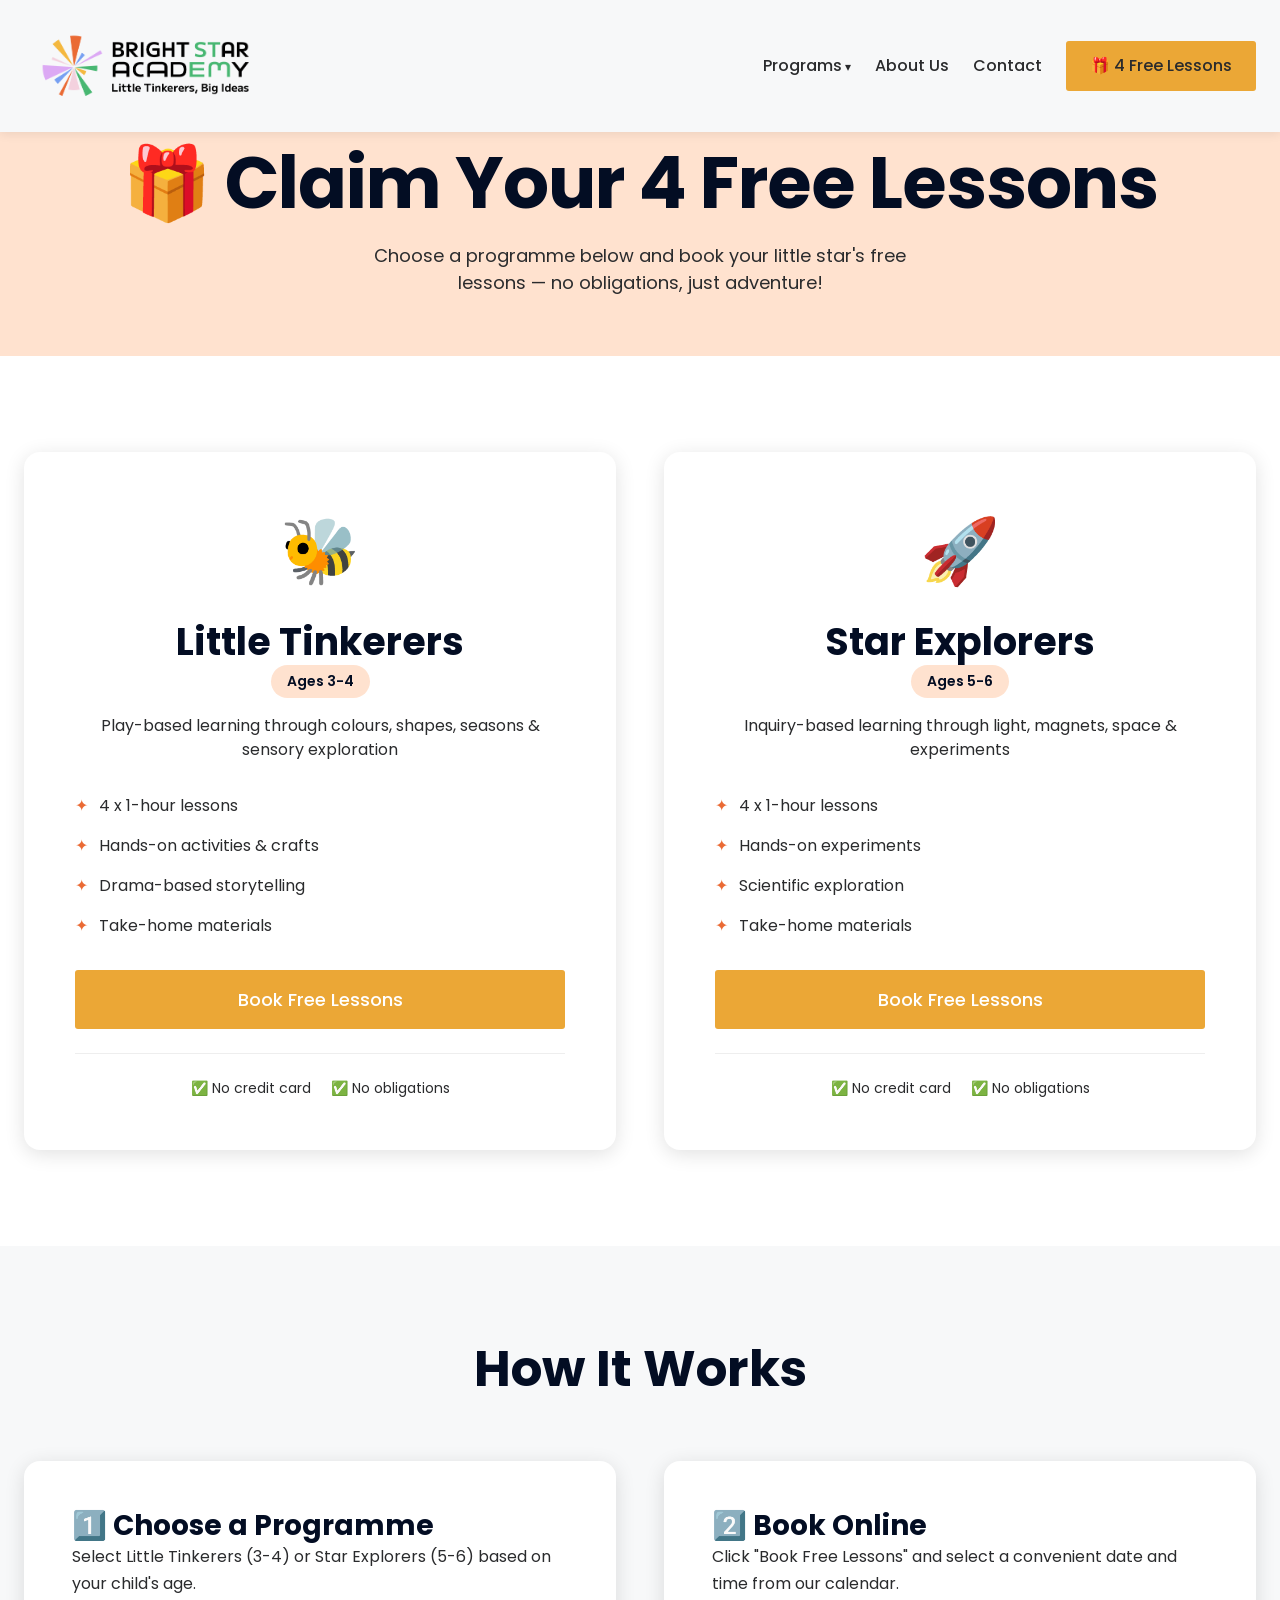
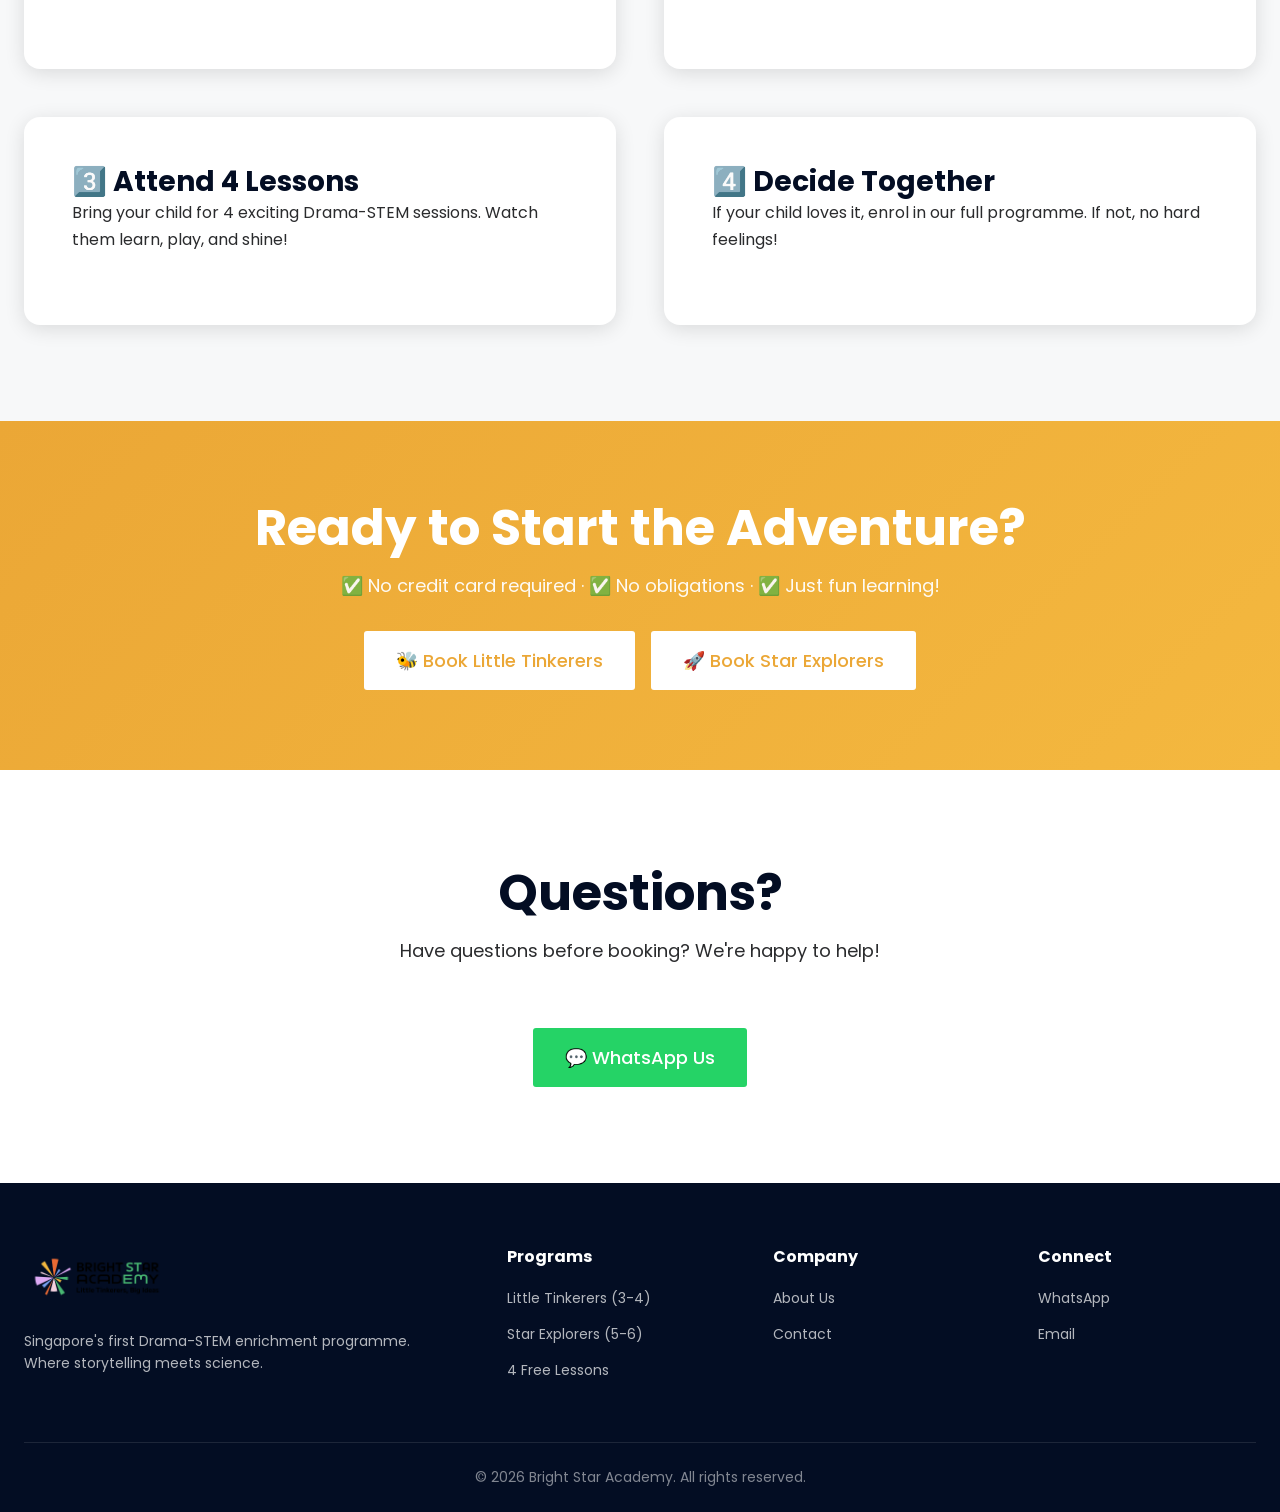
==== commit 57c42e31: "✨ Updates per feedback - Logo 2x bigger (100px height) - Programs dropdown menu added - 4-free-lesso" ====
--- a/4-free-lessons.html
+++ b/4-free-lessons.html
@@ -16,7 +16,13 @@
                 <img src="assets/images/logo.png" alt="Bright Star Academy">
             </a>
             <ul class="nav-links">
-                <li><a href="programs.html">Programs</a></li>
+                <li class="nav-dropdown">
+                    <a href="programs.html">Programs</a>
+                    <div class="nav-dropdown-content">
+                        <a href="little-tinkerers.html">🐝 Little Tinkerers (3-4)</a>
+                        <a href="star-explorers.html">🚀 Star Explorers (5-6)</a>
+                    </div>
+                </li>
                 <li><a href="about.html">About Us</a></li>
                 <li><a href="contact.html">Contact</a></li>
                 <li><a href="4-free-lessons.html" class="btn btn-primary">🎁 4 Free Lessons</a></li>
@@ -29,7 +35,7 @@
     <section class="page-header">
         <div class="container">
             <h1>🎁 Claim Your 4 Free Lessons</h1>
-            <p>Choose a program below and book your little star's free lessons — no obligations, just adventure!</p>
+            <p>Choose a programme below and book your little star's free lessons — no obligations, just adventure!</p>
         </div>
     </section>
 
@@ -48,8 +54,8 @@
                         <li>Drama-based storytelling</li>
                         <li>Take-home materials</li>
                     </ul>
-                    <a href="https://wa.me/6590862745?text=Hi!%20I'd%20like%20to%20claim%204%20free%20lessons%20for%20my%20child%20(ages%203-4)%20in%20the%20Little%20Tinkerers%20programme." class="btn btn-primary btn-large" style="width: 100%;">
-                        Claim Free Lessons
+                    <a href="https://calendly.com/admin-brightstaracademy/little-tinkerers-3-4yo" target="_blank" class="btn btn-primary btn-large" style="width: 100%;">
+                        Book Free Lessons
                     </a>
                     <div class="trust-badges">
                         <span class="trust-badge">✅ No credit card</span>
@@ -67,8 +73,8 @@
                         <li>Scientific exploration</li>
                         <li>Take-home materials</li>
                     </ul>
-                    <a href="https://wa.me/6590862745?text=Hi!%20I'd%20like%20to%20claim%204%20free%20lessons%20for%20my%20child%20(ages%205-6)%20in%20the%20Star%20Explorers%20programme." class="btn btn-primary btn-large" style="width: 100%;">
-                        Claim Free Lessons
+                    <a href="https://calendly.com/admin-brightstaracademy/star-explorers-5-6yo" target="_blank" class="btn btn-primary btn-large" style="width: 100%;">
+                        Book Free Lessons
                     </a>
                     <div class="trust-badges">
                         <span class="trust-badge">✅ No credit card</span>
@@ -91,8 +97,8 @@
                     <p>Select Little Tinkerers (3-4) or Star Explorers (5-6) based on your child's age.</p>
                 </div>
                 <div class="program-card">
-                    <h4>2️⃣ WhatsApp Us</h4>
-                    <p>Click the button above and we'll arrange a convenient schedule for your free lessons.</p>
+                    <h4>2️⃣ Book Online</h4>
+                    <p>Click "Book Free Lessons" and select a convenient date and time from our calendar.</p>
                 </div>
                 <div class="program-card">
                     <h4>3️⃣ Attend 4 Lessons</h4>
@@ -111,7 +117,23 @@
         <div class="container">
             <h2>Ready to Start the Adventure?</h2>
             <p>✅ No credit card required · ✅ No obligations · ✅ Just fun learning!</p>
-            <a href="https://wa.me/6590862745?text=Hi!%20I'd%20like%20to%20claim%204%20free%20lessons%20for%20my%20child." class="btn btn-primary btn-large">💬 WhatsApp Us Now</a>
+            <div style="display: flex; gap: 16px; justify-content: center; flex-wrap: wrap;">
+                <a href="https://calendly.com/admin-brightstaracademy/little-tinkerers-3-4yo" target="_blank" class="btn btn-primary btn-large">🐝 Book Little Tinkerers</a>
+                <a href="https://calendly.com/admin-brightstaracademy/star-explorers-5-6yo" target="_blank" class="btn btn-primary btn-large">🚀 Book Star Explorers</a>
+            </div>
+        </div>
+    </section>
+
+    <!-- Questions -->
+    <section class="section section-light">
+        <div class="container">
+            <div class="section-header">
+                <h2>Questions?</h2>
+                <p>Have questions before booking? We're happy to help!</p>
+            </div>
+            <div style="text-align: center;">
+                <a href="https://wa.me/6590862745?text=Hi!%20I%20have%20a%20question%20about%20the%20free%20lessons." class="btn btn-whatsapp btn-large">💬 WhatsApp Us</a>
+            </div>
         </div>
     </section>
 
--- a/styles.css
+++ b/styles.css
@@ -168,8 +168,47 @@
 }
 
 .logo img {
-    height: 50px;
+    height: 100px;
     width: auto;
+}
+
+/* Programs Dropdown */
+.nav-dropdown {
+    position: relative;
+}
+
+.nav-dropdown-content {
+    display: none;
+    position: absolute;
+    top: 100%;
+    left: 0;
+    background: #fff;
+    min-width: 220px;
+    box-shadow: var(--shadow-lg);
+    border-radius: var(--radius);
+    padding: 8px 0;
+    z-index: 1001;
+}
+
+.nav-dropdown:hover .nav-dropdown-content {
+    display: block;
+}
+
+.nav-dropdown-content a {
+    display: block;
+    padding: 12px 20px;
+    color: var(--color-text);
+    font-weight: 500;
+}
+
+.nav-dropdown-content a:hover {
+    background: var(--color-background);
+    color: var(--color-link);
+}
+
+.nav-dropdown > a::after {
+    content: ' ▾';
+    font-size: 12px;
 }
 
 .nav-links {
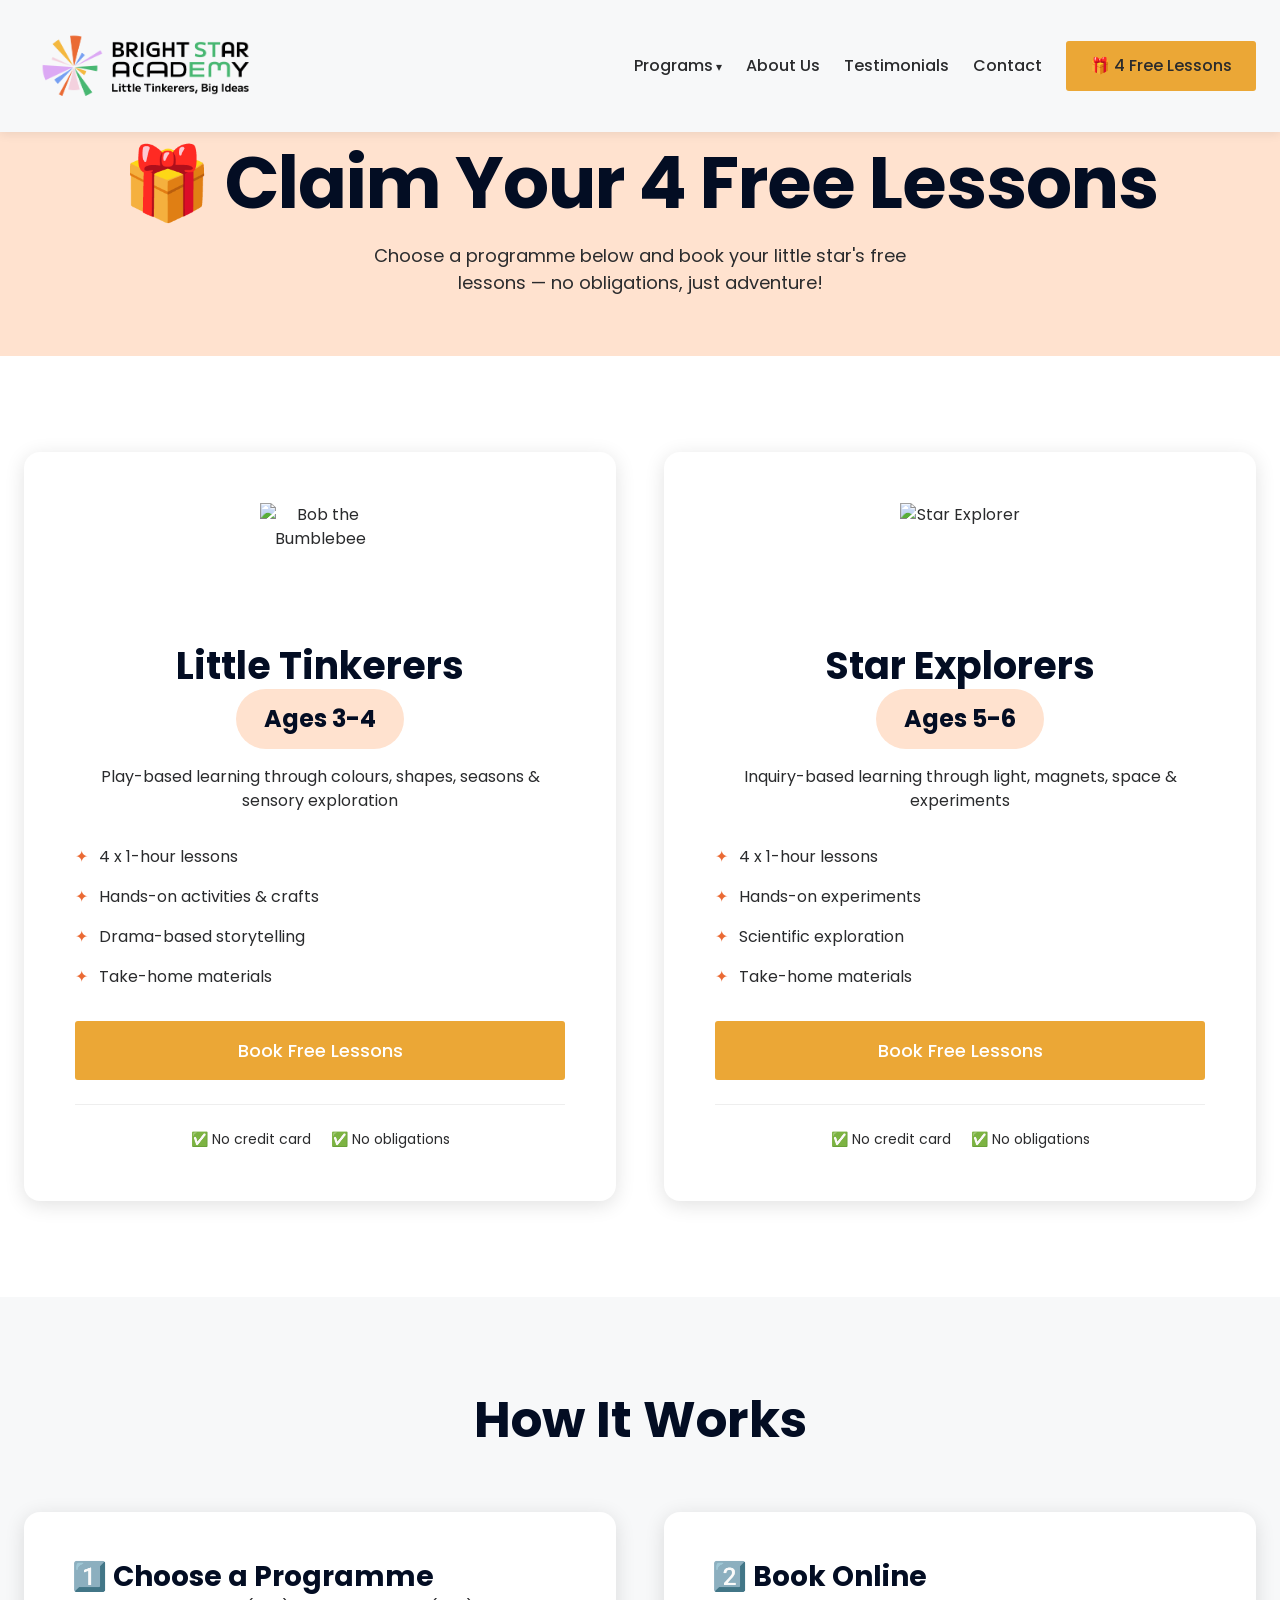
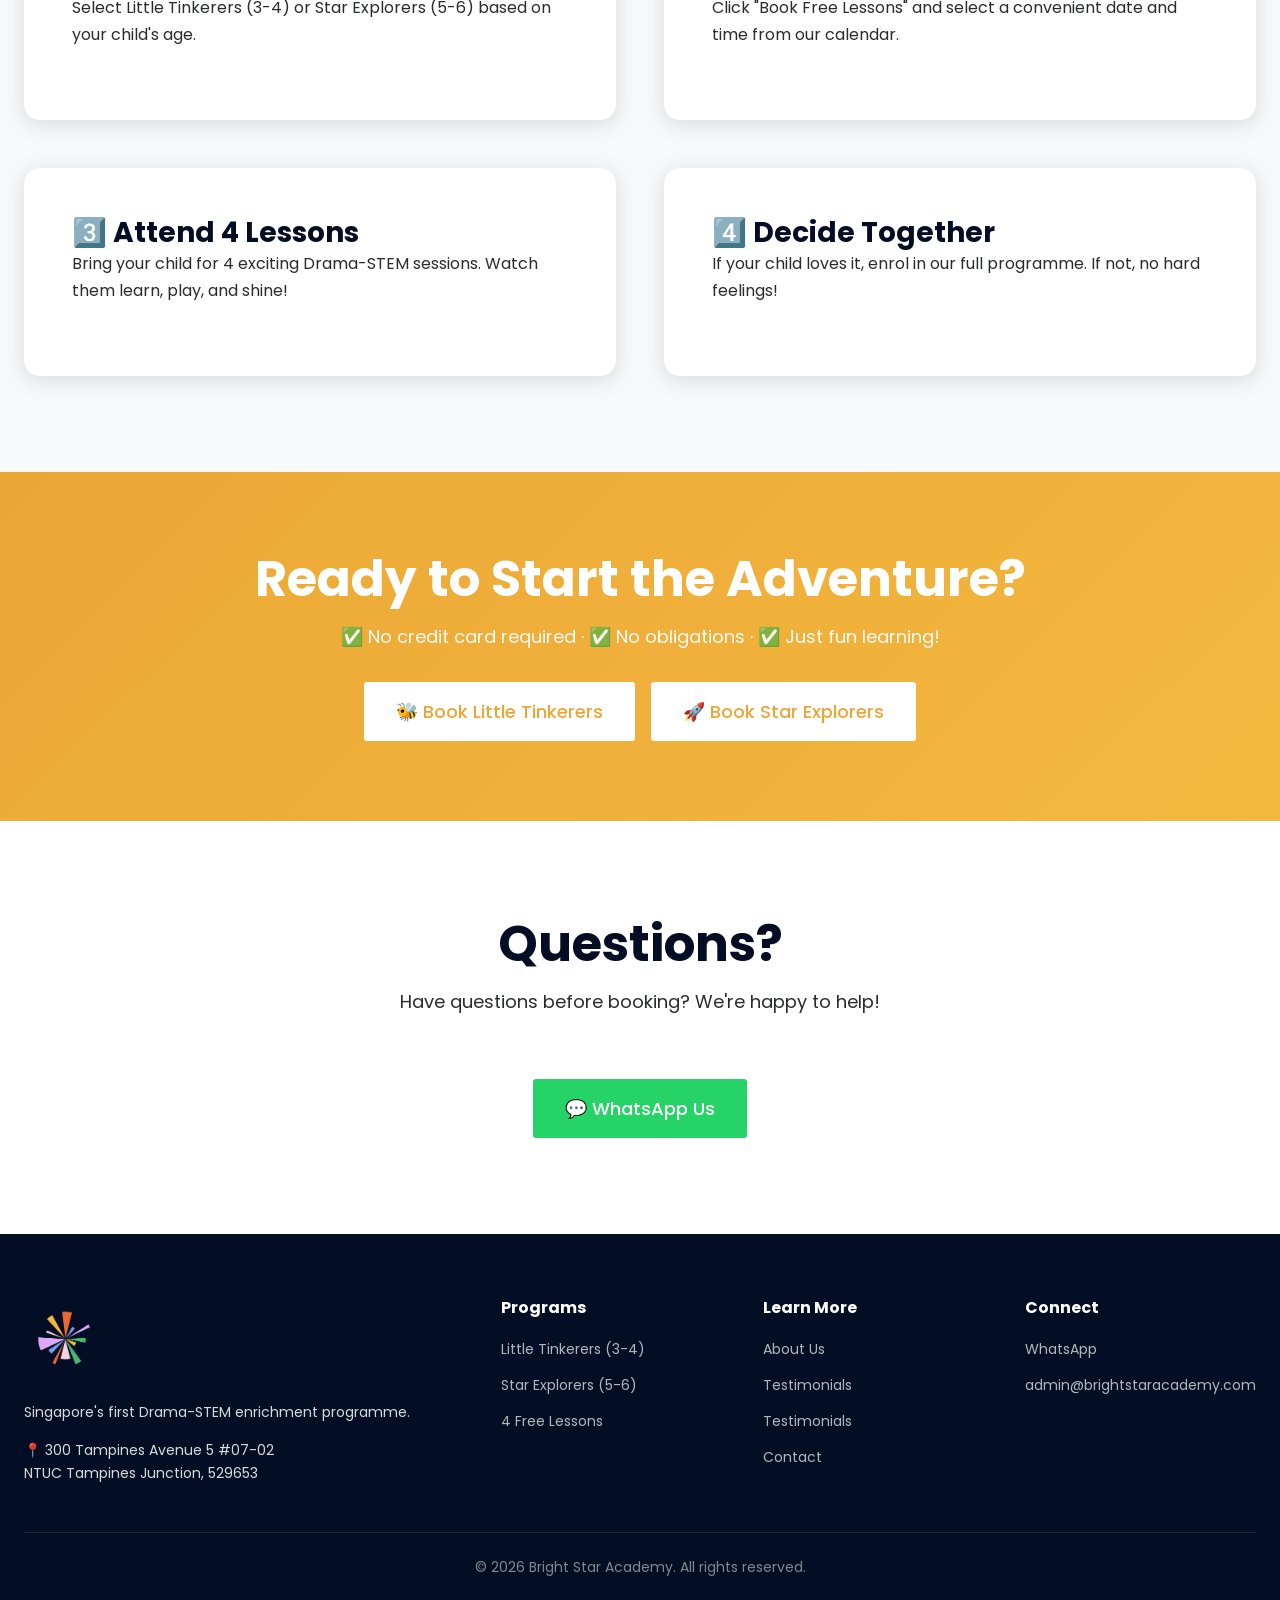
==== commit e2fc2ffc: "Implement website updates: - Hero: 'Singapore's First Drama-STEM Academy', removed right logo - Dram" ====
--- a/4-free-lessons.html
+++ b/4-free-lessons.html
@@ -19,11 +19,12 @@
                 <li class="nav-dropdown">
                     <a href="programs.html">Programs</a>
                     <div class="nav-dropdown-content">
-                        <a href="little-tinkerers.html">🐝 Little Tinkerers (3-4)</a>
-                        <a href="star-explorers.html">🚀 Star Explorers (5-6)</a>
+                        <a href="little-tinkerers.html">Little Tinkerers (3-4)</a>
+                        <a href="star-explorers.html">Star Explorers (5-6)</a>
                     </div>
                 </li>
                 <li><a href="about.html">About Us</a></li>
+                <li><a href="testimonials.html">Testimonials</a></li>
                 <li><a href="contact.html">Contact</a></li>
                 <li><a href="4-free-lessons.html" class="btn btn-primary">🎁 4 Free Lessons</a></li>
             </ul>
@@ -44,9 +45,11 @@
         <div class="container">
             <div class="program-select-grid">
                 <div class="select-card">
-                    <div class="program-emoji">🐝</div>
+                    <div class="program-image" style="margin: 0 auto 20px;">
+                        <img src="assets/images/bob-bumblebee.png" alt="Bob the Bumblebee" style="width: 120px; height: 120px; object-fit: contain;">
+                    </div>
                     <h3>Little Tinkerers</h3>
-                    <span class="program-age">Ages 3-4</span>
+                    <span class="program-age program-age-large">Ages 3-4</span>
                     <p>Play-based learning through colours, shapes, seasons & sensory exploration</p>
                     <ul class="program-features" style="text-align: left; margin: 24px 0;">
                         <li>4 x 1-hour lessons</li>
@@ -63,9 +66,11 @@
                     </div>
                 </div>
                 <div class="select-card">
-                    <div class="program-emoji">🚀</div>
+                    <div class="program-image" style="margin: 0 auto 20px;">
+                        <img src="assets/images/star-explorer-mascot.png" alt="Star Explorer" style="width: 120px; height: 120px; object-fit: contain;">
+                    </div>
                     <h3>Star Explorers</h3>
-                    <span class="program-age">Ages 5-6</span>
+                    <span class="program-age program-age-large">Ages 5-6</span>
                     <p>Inquiry-based learning through light, magnets, space & experiments</p>
                     <ul class="program-features" style="text-align: left; margin: 24px 0;">
                         <li>4 x 1-hour lessons</li>
@@ -142,8 +147,9 @@
         <div class="container">
             <div class="footer-grid">
                 <div class="footer-brand">
-                    <img src="assets/images/logo.png" alt="Bright Star Academy">
-                    <p>Singapore's first Drama-STEM enrichment programme. Where storytelling meets science.</p>
+                    <img src="assets/images/logo-icon.png" alt="Bright Star Academy" class="footer-icon">
+                    <p>Singapore's first Drama-STEM enrichment programme.</p>
+                    <p class="footer-address">📍 300 Tampines Avenue 5 #07-02<br>NTUC Tampines Junction, 529653</p>
                 </div>
                 <div class="footer-column">
                     <h5>Programs</h5>
@@ -154,9 +160,11 @@
                     </ul>
                 </div>
                 <div class="footer-column">
-                    <h5>Company</h5>
+                    <h5>Learn More</h5>
                     <ul class="footer-links">
                         <li><a href="about.html">About Us</a></li>
+                <li><a href="testimonials.html">Testimonials</a></li>
+                        <li><a href="testimonials.html">Testimonials</a></li>
                         <li><a href="contact.html">Contact</a></li>
                     </ul>
                 </div>
@@ -164,7 +172,7 @@
                     <h5>Connect</h5>
                     <ul class="footer-links">
                         <li><a href="https://wa.me/6590862745">WhatsApp</a></li>
-                        <li><a href="mailto:hello@brightstaracademy.com">Email</a></li>
+                        <li><a href="mailto:admin@brightstaracademy.com">admin@brightstaracademy.com</a></li>
                     </ul>
                 </div>
             </div>
--- a/styles.css
+++ b/styles.css
@@ -183,11 +183,12 @@
     top: 100%;
     left: 0;
     background: #fff;
-    min-width: 220px;
+    min-width: 240px;
     box-shadow: var(--shadow-lg);
     border-radius: var(--radius);
     padding: 8px 0;
     z-index: 1001;
+    white-space: nowrap;
 }
 
 .nav-dropdown:hover .nav-dropdown-content {
@@ -687,10 +688,13 @@
 .footer-brand img {
     height: 60px;
     margin-bottom: 16px;
+    background: #fff;
+    padding: 12px 16px;
+    border-radius: 8px;
 }
 
 .footer-brand p {
-    color: rgba(255,255,255,0.7);
+    color: rgba(255,255,255,0.85);
     font-size: 14px;
     line-height: 1.6;
 }
@@ -854,6 +858,127 @@
     }
 }
 
+/* ===== Program Images (replacing emojis) ===== */
+.program-image {
+    width: 120px;
+    height: 120px;
+    margin-bottom: 20px;
+    display: flex;
+    align-items: center;
+    justify-content: center;
+}
+
+/* ===== Pricing Section ===== */
+.program-pricing {
+    background: var(--brand-peach-light);
+    padding: 16px 24px;
+    border-radius: var(--radius);
+    margin-bottom: 24px;
+    text-align: center;
+}
+
+.program-pricing .price {
+    font-size: 32px;
+    font-weight: 700;
+    color: var(--color-heading);
+}
+
+.program-pricing .price-details {
+    font-size: 14px;
+    color: var(--color-text);
+    display: block;
+    margin-top: 4px;
+}
+
+/* ===== Larger Age Badges ===== */
+.program-age-large {
+    font-size: 24px !important;
+    padding: 12px 28px !important;
+    border-radius: 30px !important;
+    font-weight: 700 !important;
+}
+
+/* ===== Bright Minds Tagline ===== */
+.bright-minds-tagline {
+    font-size: 28px !important;
+    font-weight: 700 !important;
+    color: var(--brand-orange) !important;
+    margin-bottom: 8px !important;
+}
+
+/* ===== Footer Icon Styling ===== */
+.footer-icon {
+    height: 80px !important;
+    width: auto !important;
+    padding: 0 !important;
+    background: transparent !important;
+}
+
+.footer-address {
+    margin-top: 16px;
+    font-size: 13px;
+    color: rgba(255,255,255,0.7);
+    line-height: 1.6;
+}
+
+/* ===== Testimonials Page ===== */
+.testimonials-grid {
+    display: grid;
+    grid-template-columns: repeat(auto-fill, minmax(350px, 1fr));
+    gap: 32px;
+}
+
+.testimonial-card {
+    background: #fff;
+    border-radius: var(--radius-lg);
+    padding: 32px;
+    box-shadow: var(--shadow);
+}
+
+.testimonial-card .quote {
+    font-size: 18px;
+    line-height: 1.7;
+    color: var(--color-text);
+    margin-bottom: 24px;
+    font-style: italic;
+}
+
+.testimonial-card .quote::before {
+    content: '"';
+    font-size: 48px;
+    color: var(--brand-orange);
+    line-height: 0;
+    display: block;
+    margin-bottom: 16px;
+}
+
+.testimonial-author {
+    display: flex;
+    align-items: center;
+    gap: 12px;
+}
+
+.testimonial-avatar {
+    width: 48px;
+    height: 48px;
+    border-radius: 50%;
+    background: var(--brand-peach);
+    display: flex;
+    align-items: center;
+    justify-content: center;
+    font-size: 20px;
+}
+
+.testimonial-name {
+    font-weight: 600;
+    color: var(--color-heading);
+}
+
+.testimonial-child {
+    font-size: 14px;
+    color: var(--color-text);
+}
+
 /* ===== Utilities ===== */
 .text-center { text-align: center; }
 .mb-2 { margin-bottom: 16px; }
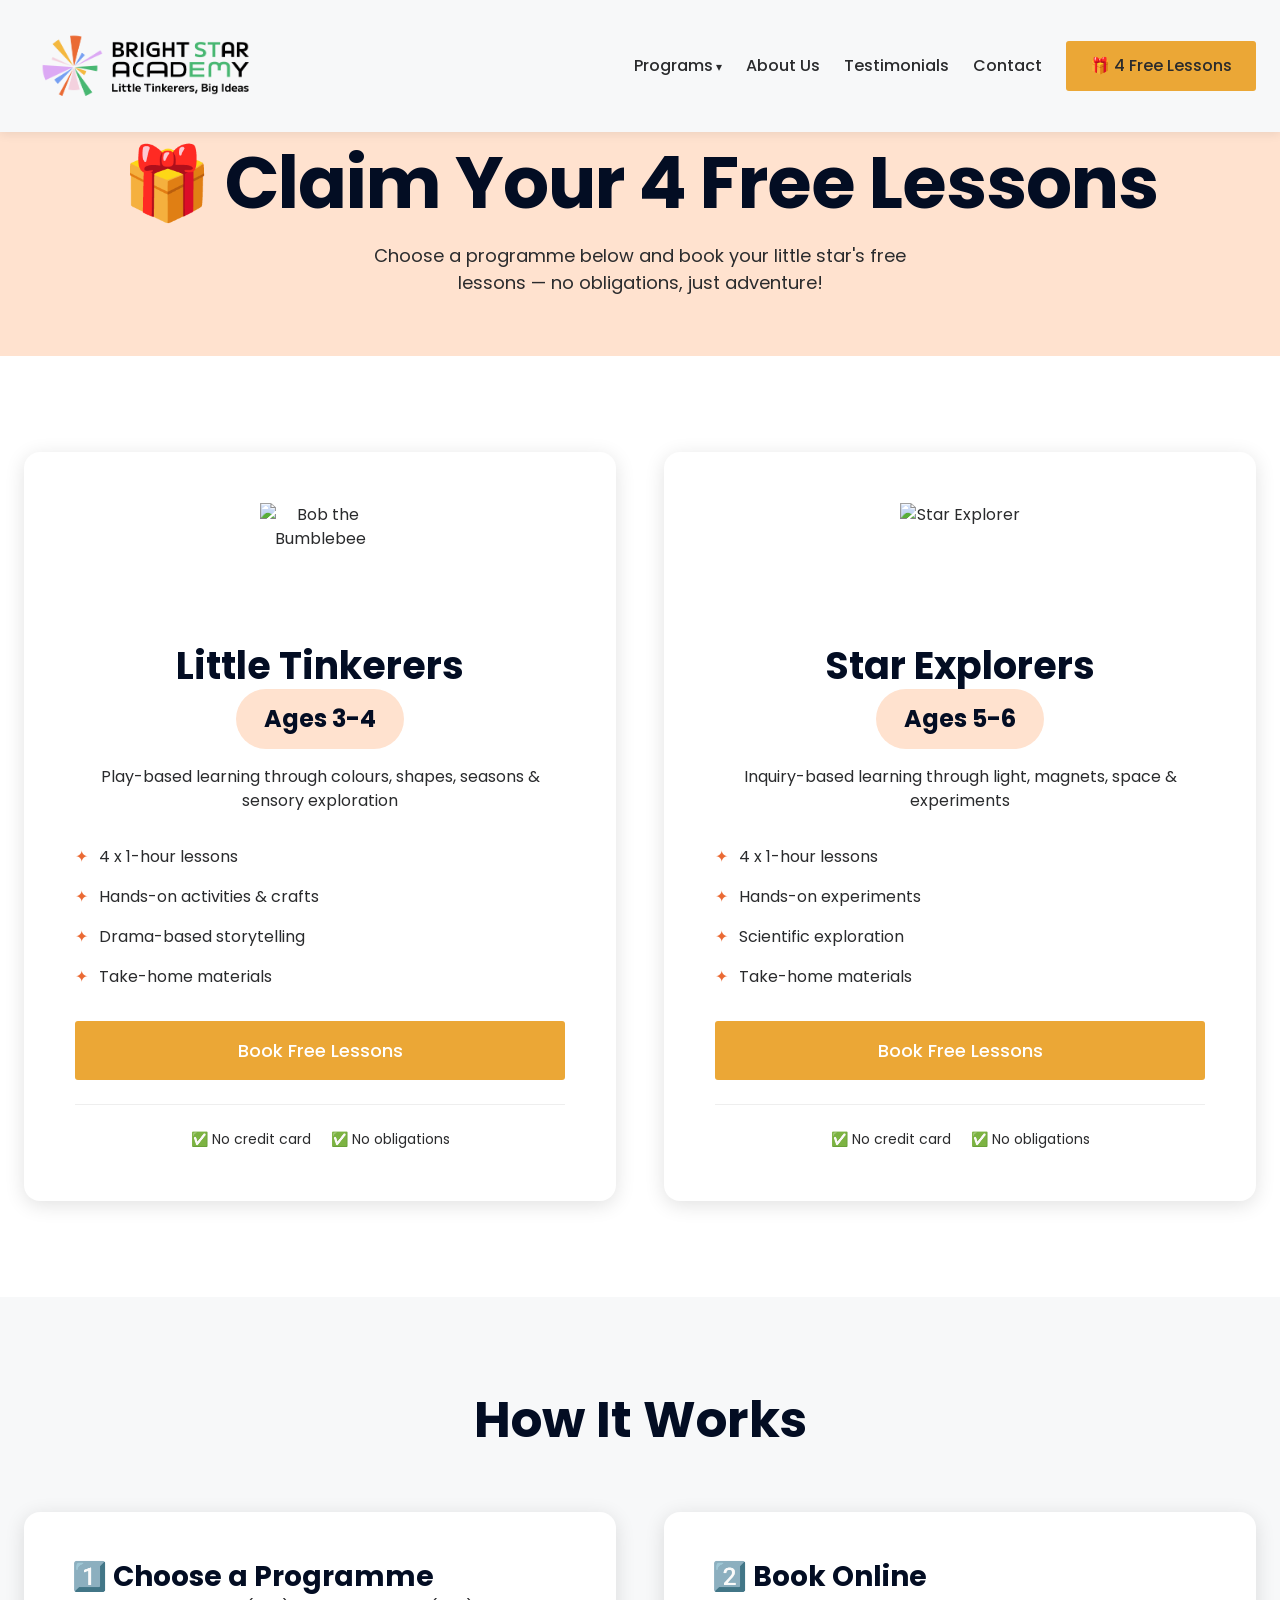
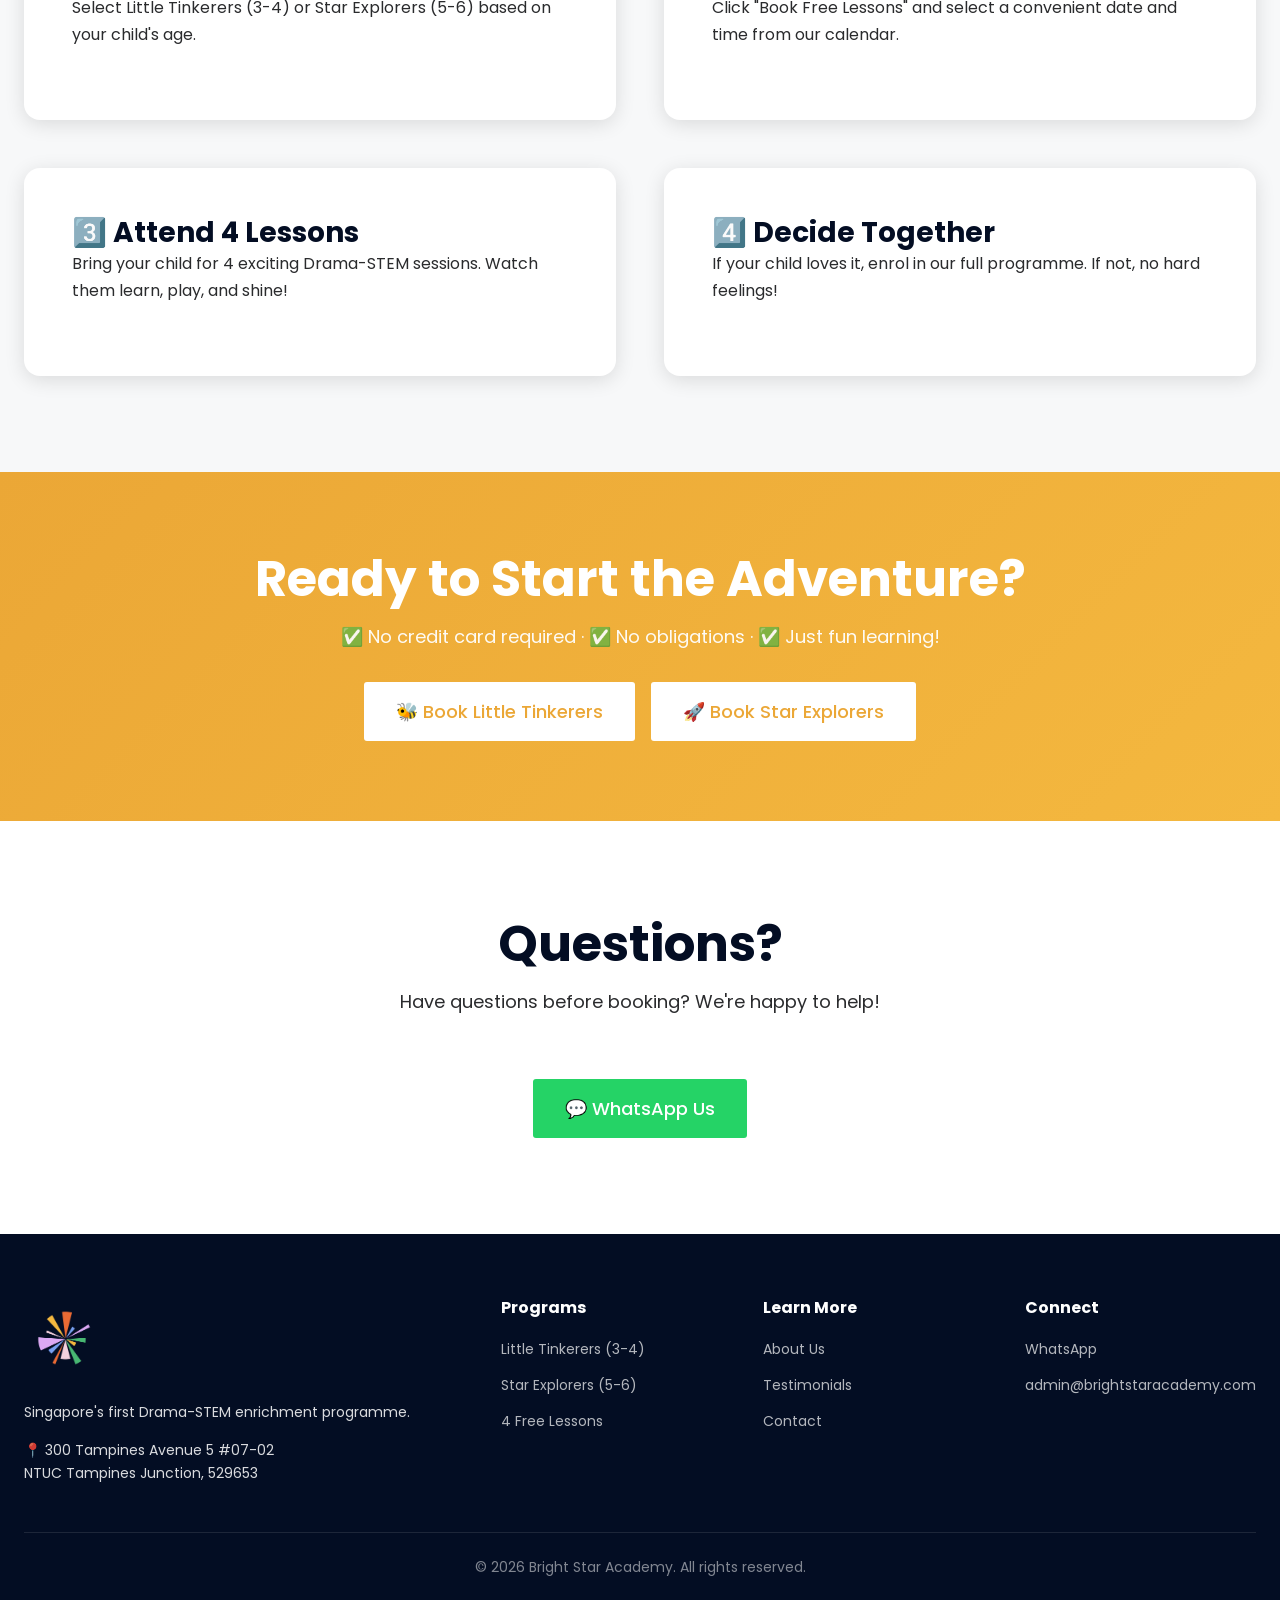
==== commit ab120534: "Calendly popup: opens within site instead of redirect, fix duplicate testimonials in footers" ====
--- a/4-free-lessons.html
+++ b/4-free-lessons.html
@@ -7,6 +7,8 @@
     <meta name="description" content="Try Bright Star Academy's Drama-STEM programme with 4 free lessons. No obligations, no credit card required.">
     <link rel="stylesheet" href="styles.css">
     <link rel="icon" href="assets/images/logo-icon.png" type="image/png">
+    <!-- Calendly CSS -->
+    <link href="https://assets.calendly.com/assets/external/widget.css" rel="stylesheet">
 </head>
 <body>
     <!-- Navigation -->
@@ -57,9 +59,9 @@
                         <li>Drama-based storytelling</li>
                         <li>Take-home materials</li>
                     </ul>
-                    <a href="https://calendly.com/admin-brightstaracademy/little-tinkerers-3-4yo" target="_blank" class="btn btn-primary btn-large" style="width: 100%;">
+                    <button onclick="Calendly.initPopupWidget({url: 'https://calendly.com/admin-brightstaracademy/little-tinkerers-3-4yo'});return false;" class="btn btn-primary btn-large" style="width: 100%;">
                         Book Free Lessons
-                    </a>
+                    </button>
                     <div class="trust-badges">
                         <span class="trust-badge">✅ No credit card</span>
                         <span class="trust-badge">✅ No obligations</span>
@@ -78,9 +80,9 @@
                         <li>Scientific exploration</li>
                         <li>Take-home materials</li>
                     </ul>
-                    <a href="https://calendly.com/admin-brightstaracademy/star-explorers-5-6yo" target="_blank" class="btn btn-primary btn-large" style="width: 100%;">
+                    <button onclick="Calendly.initPopupWidget({url: 'https://calendly.com/admin-brightstaracademy/star-explorers-5-6yo'});return false;" class="btn btn-primary btn-large" style="width: 100%;">
                         Book Free Lessons
-                    </a>
+                    </button>
                     <div class="trust-badges">
                         <span class="trust-badge">✅ No credit card</span>
                         <span class="trust-badge">✅ No obligations</span>
@@ -123,8 +125,8 @@
             <h2>Ready to Start the Adventure?</h2>
             <p>✅ No credit card required · ✅ No obligations · ✅ Just fun learning!</p>
             <div style="display: flex; gap: 16px; justify-content: center; flex-wrap: wrap;">
-                <a href="https://calendly.com/admin-brightstaracademy/little-tinkerers-3-4yo" target="_blank" class="btn btn-primary btn-large">🐝 Book Little Tinkerers</a>
-                <a href="https://calendly.com/admin-brightstaracademy/star-explorers-5-6yo" target="_blank" class="btn btn-primary btn-large">🚀 Book Star Explorers</a>
+                <button onclick="Calendly.initPopupWidget({url: 'https://calendly.com/admin-brightstaracademy/little-tinkerers-3-4yo'});return false;" class="btn btn-primary btn-large">🐝 Book Little Tinkerers</button>
+                <button onclick="Calendly.initPopupWidget({url: 'https://calendly.com/admin-brightstaracademy/star-explorers-5-6yo'});return false;" class="btn btn-primary btn-large">🚀 Book Star Explorers</button>
             </div>
         </div>
     </section>
@@ -163,7 +165,6 @@
                     <h5>Learn More</h5>
                     <ul class="footer-links">
                         <li><a href="about.html">About Us</a></li>
-                <li><a href="testimonials.html">Testimonials</a></li>
                         <li><a href="testimonials.html">Testimonials</a></li>
                         <li><a href="contact.html">Contact</a></li>
                     </ul>
@@ -182,6 +183,9 @@
         </div>
     </footer>
 
+    <!-- Calendly Widget JS -->
+    <script src="https://assets.calendly.com/assets/external/widget.js" type="text/javascript" async></script>
+    
     <script>
         document.querySelector('.mobile-menu-btn').addEventListener('click', function() {
             document.querySelector('.nav-links').classList.toggle('active');
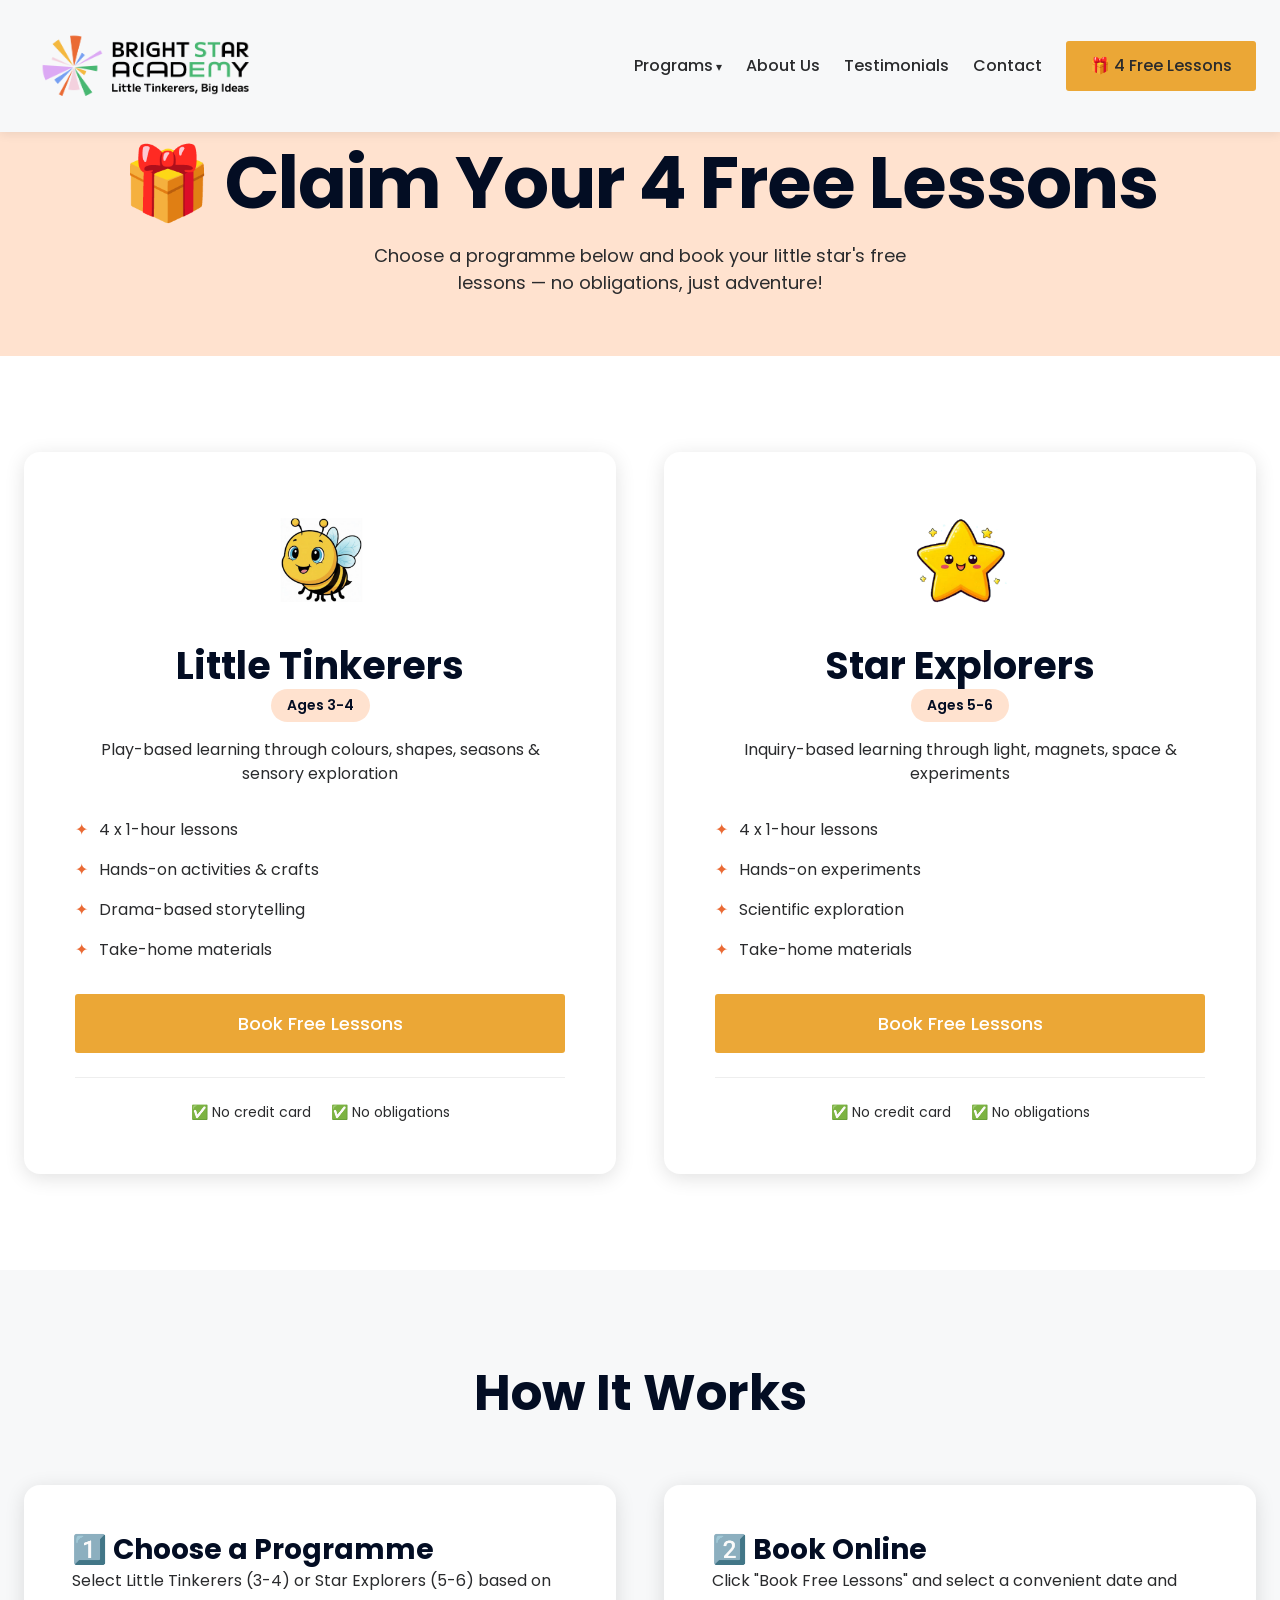
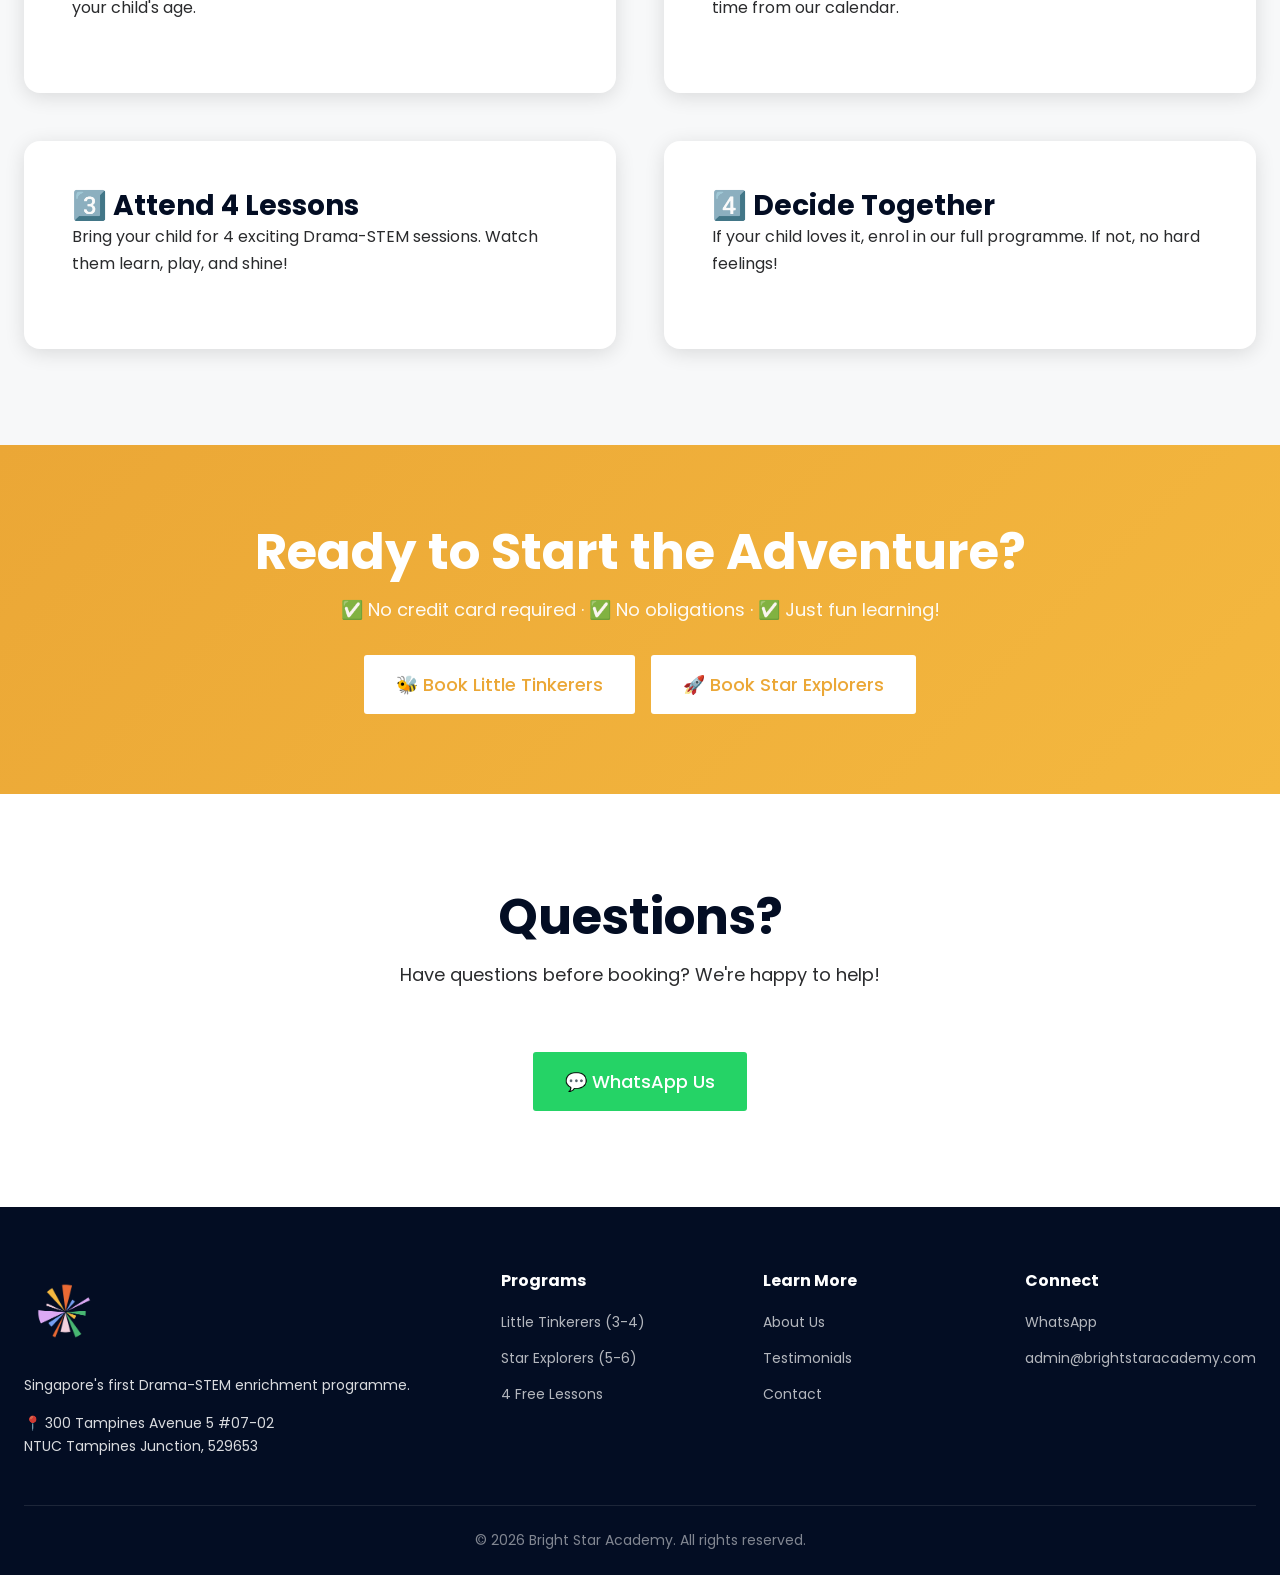
==== commit 9f640915: "Revert age boxes to original size, fix pricing box heights" ====
--- a/4-free-lessons.html
+++ b/4-free-lessons.html
@@ -51,7 +51,7 @@
                         <img src="assets/images/bob-bumblebee.png" alt="Bob the Bumblebee" style="width: 120px; height: 120px; object-fit: contain;">
                     </div>
                     <h3>Little Tinkerers</h3>
-                    <span class="program-age program-age-large">Ages 3-4</span>
+                    <span class="program-age">Ages 3-4</span>
                     <p>Play-based learning through colours, shapes, seasons & sensory exploration</p>
                     <ul class="program-features" style="text-align: left; margin: 24px 0;">
                         <li>4 x 1-hour lessons</li>
@@ -72,7 +72,7 @@
                         <img src="assets/images/star-explorer-mascot.png" alt="Star Explorer" style="width: 120px; height: 120px; object-fit: contain;">
                     </div>
                     <h3>Star Explorers</h3>
-                    <span class="program-age program-age-large">Ages 5-6</span>
+                    <span class="program-age">Ages 5-6</span>
                     <p>Inquiry-based learning through light, magnets, space & experiments</p>
                     <ul class="program-features" style="text-align: left; margin: 24px 0;">
                         <li>4 x 1-hour lessons</li>
--- a/styles.css
+++ b/styles.css
@@ -376,6 +376,7 @@
     display: grid;
     grid-template-columns: repeat(2, 1fr);
     gap: 48px;
+    align-items: stretch;
 }
 
 .program-card {
@@ -384,10 +385,17 @@
     padding: 48px;
     box-shadow: var(--shadow-lg);
     transition: transform 0.3s ease;
+    display: flex;
+    flex-direction: column;
+    height: 100%;
 }
 
 .program-card:hover {
     transform: translateY(-8px);
+}
+
+.program-card .btn {
+    margin-top: auto;
 }
 
 .program-emoji {
@@ -420,6 +428,7 @@
 .program-features {
     list-style: none;
     margin-bottom: 32px;
+    flex-grow: 1;
 }
 
 .program-features li {
@@ -875,6 +884,10 @@
     border-radius: var(--radius);
     margin-bottom: 24px;
     text-align: center;
+    min-height: 90px;
+    display: flex;
+    flex-direction: column;
+    justify-content: center;
 }
 
 .program-pricing .price {
@@ -888,14 +901,6 @@
     color: var(--color-text);
     display: block;
     margin-top: 4px;
-}
-
-/* ===== Larger Age Badges ===== */
-.program-age-large {
-    font-size: 24px !important;
-    padding: 12px 28px !important;
-    border-radius: 30px !important;
-    font-weight: 700 !important;
 }
 
 /* ===== Bright Minds Tagline ===== */
